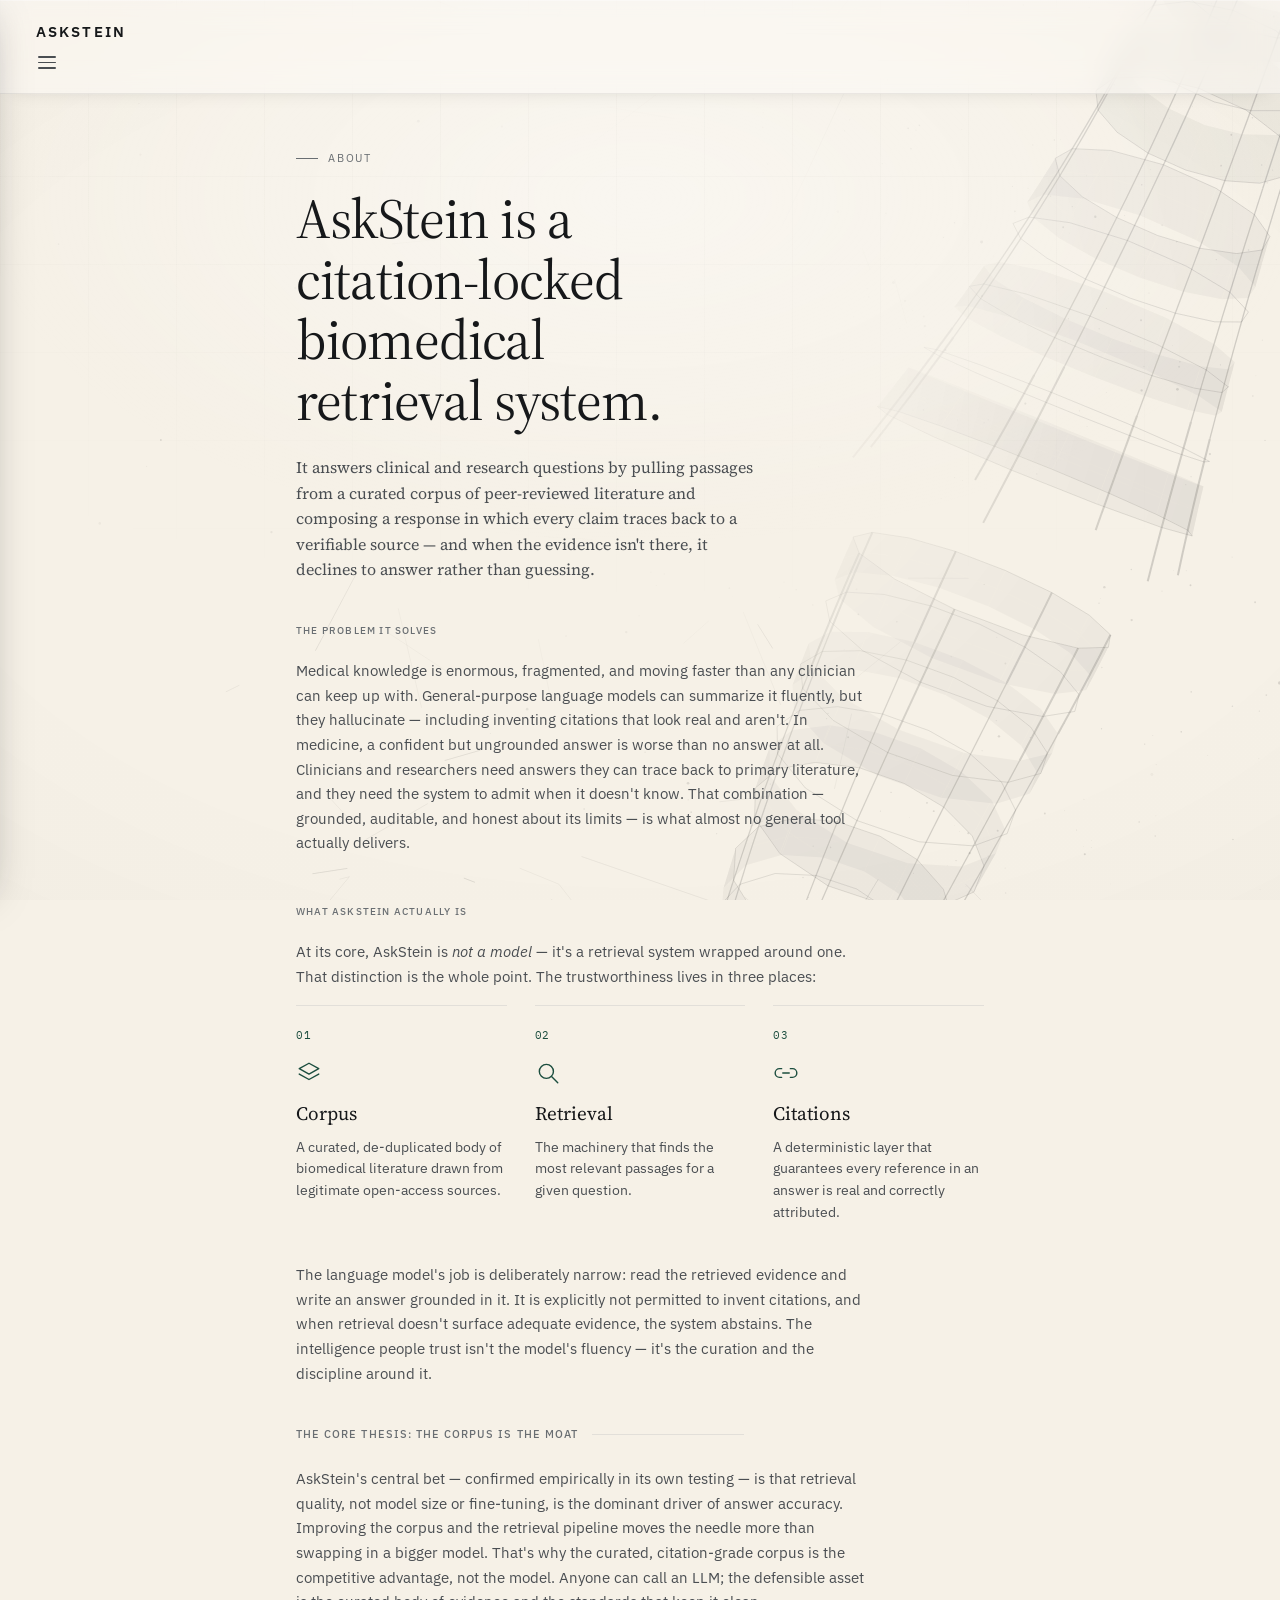
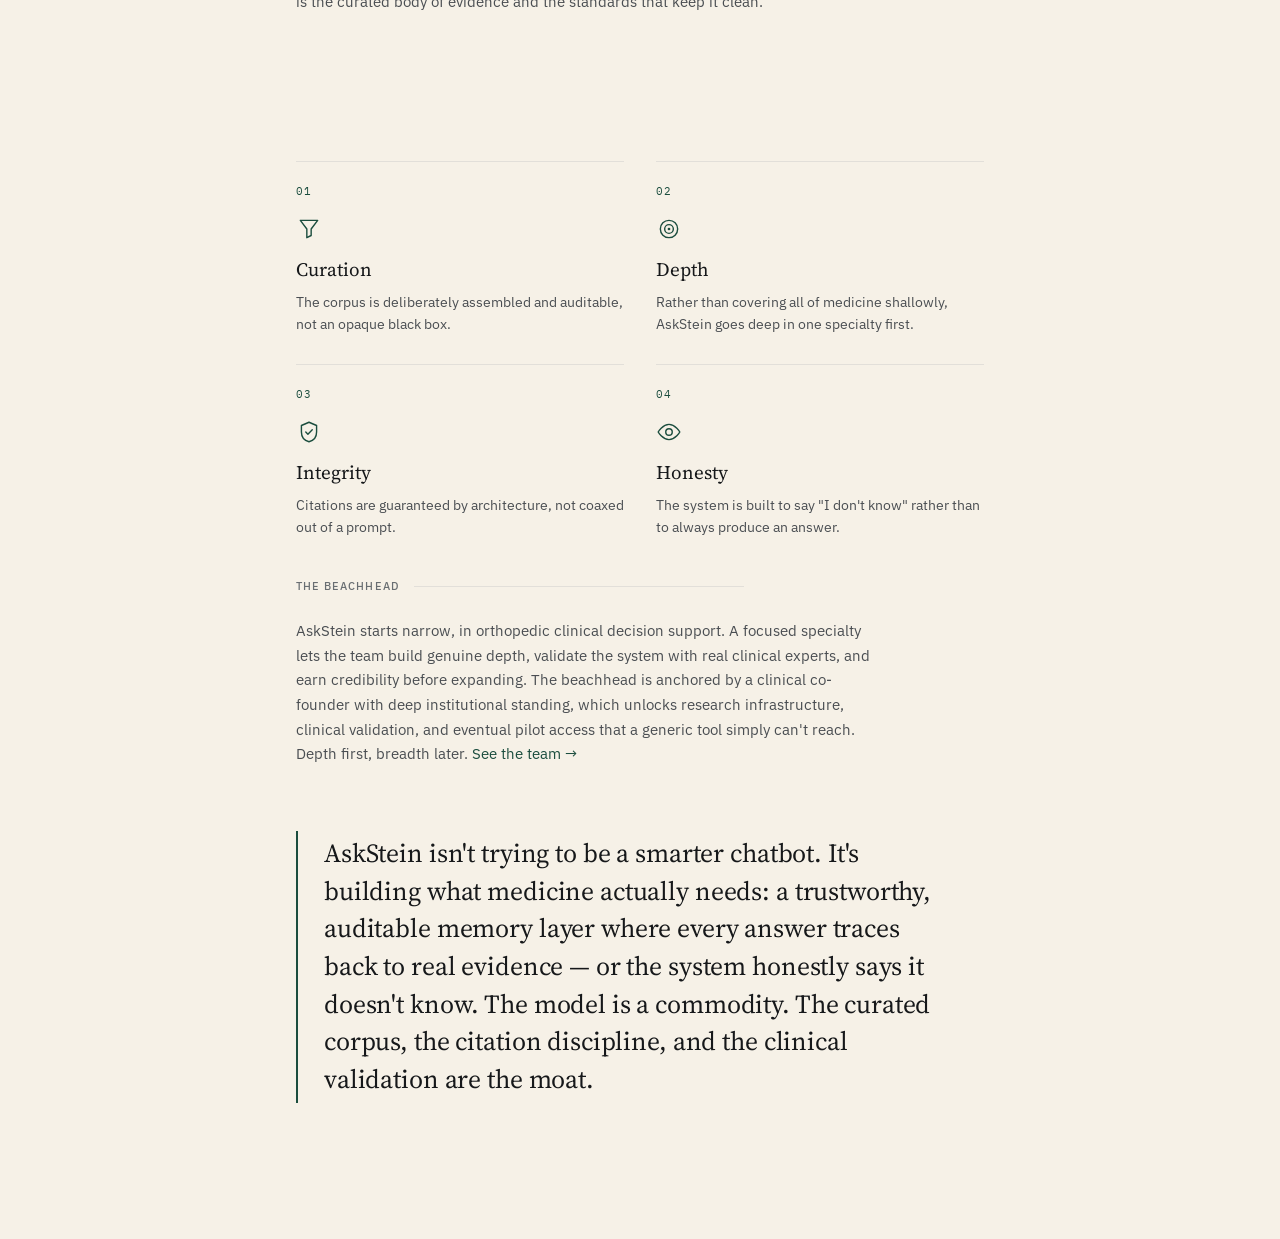
==== about.html @ f77d676f "Add files via upload" ====
<!DOCTYPE html>
<html lang="en">
<head>
<meta charset="utf-8">
<meta name="viewport" content="width=device-width, initial-scale=1">
<meta name="color-scheme" content="light">
<title>About — AskStein</title>
<link rel="preconnect" href="https://fonts.googleapis.com">
<link rel="preconnect" href="https://fonts.gstatic.com" crossorigin>
<link href="https://fonts.googleapis.com/css2?family=IBM+Plex+Mono:wght@400;500&family=IBM+Plex+Sans:wght@400;500;600&family=Source+Serif+4:opsz,wght@8..60,400;8..60,500;8..60,600&display=swap" rel="stylesheet">
<link rel="stylesheet" href="style.css">
</head>
<body>

<canvas id="field" aria-hidden="true"></canvas>
<div id="ground" aria-hidden="true"></div>
<div id="atmos" aria-hidden="true"></div>

<header>
  <div class="brand">
    <a class="wordmark" href="index.html">AskStein</a>
    <button class="hamburger" id="hamburgerBtn" aria-label="Open menu" aria-expanded="false" aria-controls="sidebar" onclick="toggleSidebar()">
      <span></span><span></span><span></span>
    </button>
  </div>
</header>

<div id="sidebar-overlay" onclick="closeSidebar()"></div>
<aside id="sidebar" aria-hidden="true">
  <button class="sidebar-close" aria-label="Close menu" onclick="closeSidebar()">✕</button>
  <nav class="sidebar-nav">
    <a href="index.html">Home</a>
    <a href="about.html" class="current">About</a>
    <a href="corpus.html">Corpus</a>
    <a href="documentation.html">Documentation</a>
    <a href="contact.html">Contact</a>
  </nav>
</aside>

<div class="page page-shift">
  <p class="eyebrow" data-reveal>About</p>
  <h1 class="qhead" data-reveal>AskStein is a citation-locked biomedical retrieval system.</h1>
  <p class="direct" data-reveal>It answers clinical and research questions by pulling passages from a curated
  corpus of peer-reviewed literature and composing a response in which every claim traces back to a
  verifiable source — and when the evidence isn't there, it declines to answer rather than guessing.</p>

  <div class="label" data-reveal>The problem it solves</div>
  <p class="body" data-reveal>Medical knowledge is enormous, fragmented, and moving faster than any clinician can
  keep up with. General-purpose language models can summarize it fluently, but they hallucinate —
  including inventing citations that look real and aren't. In medicine, a confident but ungrounded
  answer is worse than no answer at all. Clinicians and researchers need answers they can trace back to
  primary literature, and they need the system to admit when it doesn't know. That combination —
  grounded, auditable, and honest about its limits — is what almost no general tool actually
  delivers.</p>

  <div class="label" data-reveal>What AskStein actually is</div>
  <p class="body" data-reveal>At its core, AskStein is <em>not a model</em> — it's a retrieval system wrapped around
  one. That distinction is the whole point. The trustworthiness lives in three places:</p>
  <div class="trio">
    <div class="trio-item" data-reveal><span class="trio-n">01</span>
      <span class="trio-icon"><svg viewBox="0 0 24 24"><path d="M12 3 3 8l9 5 9-5-9-5Z"/><path d="M3 13l9 5 9-5"/></svg></span>
      <h3 class="trio-h">Corpus</h3>
      <p class="trio-d">A curated, de-duplicated body of biomedical literature drawn from legitimate
      open-access sources.</p></div>
    <div class="trio-item" data-reveal><span class="trio-n">02</span>
      <span class="trio-icon"><svg viewBox="0 0 24 24"><circle cx="10.5" cy="10.5" r="6.5"/><path d="M15.5 15.5 21 21"/></svg></span>
      <h3 class="trio-h">Retrieval</h3>
      <p class="trio-d">The machinery that finds the most relevant passages for a given question.</p></div>
    <div class="trio-item" data-reveal><span class="trio-n">03</span>
      <span class="trio-icon"><svg viewBox="0 0 24 24"><path d="M9 12h6"/><path d="M8 8H6a4 4 0 0 0 0 8h2"/><path d="M16 8h2a4 4 0 0 1 0 8h-2"/></svg></span>
      <h3 class="trio-h">Citations</h3>
      <p class="trio-d">A deterministic layer that guarantees every reference in an answer is real and
      correctly attributed.</p></div>
  </div>
  <p class="body" data-reveal>The language model's job is deliberately narrow: read the retrieved evidence and
  write an answer grounded in it. It is explicitly not permitted to invent citations, and when
  retrieval doesn't surface adequate evidence, the system abstains. The intelligence people trust isn't
  the model's fluency — it's the curation and the discipline around it.</p>

  <div class="bdrule" data-reveal>The core thesis: the corpus is the moat</div>
  <p class="body" data-reveal>AskStein's central bet — confirmed empirically in its own testing — is that retrieval
  quality, not model size or fine-tuning, is the dominant driver of answer accuracy. Improving the
  corpus and the retrieval pipeline moves the needle more than swapping in a bigger model. That's why
  the curated, citation-grade corpus is the competitive advantage, not the model. Anyone can call an
  LLM; the defensible asset is the curated body of evidence and the standards that keep it clean.</p>

  <div class="bdrule" data-reveal>What makes it different</div>
  <p class="body" data-reveal>The real competition isn't a general-purpose chatbot — it's the well-capitalized
  incumbent in this space, OpenEvidence. AskStein's wedges are four:</p>
  <div class="wedges">
    <div class="wedge-item" data-reveal><span class="trio-n">01</span>
      <span class="trio-icon"><svg viewBox="0 0 24 24"><path d="M4 4h16l-6 8v6l-4 2v-8L4 4Z"/></svg></span>
      <h3 class="trio-h">Curation</h3>
      <p class="trio-d">The corpus is deliberately assembled and auditable, not an opaque black box.</p></div>
    <div class="wedge-item" data-reveal><span class="trio-n">02</span>
      <span class="trio-icon"><svg viewBox="0 0 24 24"><circle cx="12" cy="12" r="8"/><circle cx="12" cy="12" r="4"/><circle cx="12" cy="12" r=".6" fill="currentColor"/></svg></span>
      <h3 class="trio-h">Depth</h3>
      <p class="trio-d">Rather than covering all of medicine shallowly, AskStein goes deep in one specialty
      first.</p></div>
    <div class="wedge-item" data-reveal><span class="trio-n">03</span>
      <span class="trio-icon"><svg viewBox="0 0 24 24"><path d="M12 3l7 3v6c0 5-3 8-7 9-4-1-7-4-7-9V6l7-3Z"/><path d="M9 12l2 2 4-4"/></svg></span>
      <h3 class="trio-h">Integrity</h3>
      <p class="trio-d">Citations are guaranteed by architecture, not coaxed out of a prompt.</p></div>
    <div class="wedge-item" data-reveal><span class="trio-n">04</span>
      <span class="trio-icon"><svg viewBox="0 0 24 24"><path d="M2 12s4-7 10-7 10 7 10 7-4 7-10 7-10-7-10-7Z"/><circle cx="12" cy="12" r="3"/></svg></span>
      <h3 class="trio-h">Honesty</h3>
      <p class="trio-d">The system is built to say "I don't know" rather than to always produce an
      answer.</p></div>
  </div>

  <div class="bdrule" data-reveal>The beachhead</div>
  <p class="body" data-reveal>AskStein starts narrow, in orthopedic clinical decision support. A focused specialty
  lets the team build genuine depth, validate the system with real clinical experts, and earn
  credibility before expanding. The beachhead is anchored by a clinical co-founder with deep
  institutional standing, which unlocks research infrastructure, clinical validation, and eventual
  pilot access that a generic tool simply can't reach. Depth first, breadth later. <a href="contact.html">See the team →</a></p>

  <p class="philosophy" data-reveal>AskStein isn't trying to be a smarter chatbot. It's building what medicine
  actually needs: a trustworthy, auditable memory layer where every answer traces back to real evidence
  — or the system honestly says it doesn't know. The model is a commodity. The curated corpus, the
  citation discipline, and the clinical validation are the moat.</p>
</div>

<script src="field.js"></script>
<script src="nav.js"></script>
</body>
</html>
---- style.css ----
/* ── AskStein shared page chrome (about / corpus / documentation / contact) ── */
:root{
  --paper:#F6F1E7; --paper-sunk:#EFE8D9; --paper-raise:#FDFBF6;
  --ink:#16181A; --ink-2:#4A4E52; --ink-3:#696E72; --rule:#E2DFD9;
  --accent:#1B4D3E; --accent-soft:#E8EFEB;
  --evidence:#80591C; --evidence-tint:#F7EFDD;
  --boundary:#9A5B3F; --boundary-tint:#F6EDE7;
  --serif:"Source Serif 4",Georgia,serif;
  --sans:"IBM Plex Sans",-apple-system,BlinkMacSystemFont,"Segoe UI",sans-serif;
  --mono:"IBM Plex Mono",ui-monospace,Menlo,monospace;
  /* centralized motion tokens — one language, reused everywhere rather
     than one-off durations/easings per component */
  --ease-out:cubic-bezier(.16,1,.3,1);
  --ease-in-out:cubic-bezier(.65,0,.35,1);
  --dur-micro:.25s;
  --dur-fast:.4s;
  --dur-reveal:.8s;
  --reveal-rise:28px;
  --reveal-stagger:.08s;
}
*{box-sizing:border-box}
html,body{margin:0;padding:0}
body{background:var(--paper);color:var(--ink);font-family:var(--sans);font-size:15px;line-height:1.6;
  -webkit-font-smoothing:antialiased}

/* ── ambient field: the same reconstruction from the home screen,
   run ambient-only, so these pages read as part of the same product
   rather than a separate static site. Masked so it thins out behind
   the centered reading column and stays out of the way of text. ── */
#field{position:fixed;inset:0;z-index:0;pointer-events:none;display:block;
  mask-image:radial-gradient(ellipse 46% 62% at 50% 38%,
    transparent 0%,transparent 28%,rgba(0,0,0,.4) 55%,rgba(0,0,0,.85) 78%,#000 100%);
  -webkit-mask-image:radial-gradient(ellipse 46% 62% at 50% 38%,
    transparent 0%,transparent 28%,rgba(0,0,0,.4) 55%,rgba(0,0,0,.85) 78%,#000 100%)}
#ground{position:fixed;inset:0;z-index:1;pointer-events:none;
  background-image:
    linear-gradient(rgba(22,24,26,.022) 1px,transparent 1px),
    linear-gradient(90deg,rgba(22,24,26,.022) 1px,transparent 1px);
  background-size:88px 88px;
  mask-image:radial-gradient(ellipse 120% 90% at 50% 0%,#000 20%,transparent 78%);
  -webkit-mask-image:radial-gradient(ellipse 120% 90% at 50% 0%,#000 20%,transparent 78%)}
#atmos{position:fixed;inset:0;z-index:2;pointer-events:none;
  background:radial-gradient(ellipse 78% 58% at 50% 22%,rgba(255,255,255,.4),transparent 66%),
    radial-gradient(ellipse 130% 110% at 50% 50%,transparent 42%,rgba(22,24,26,.05) 100%)}
.page{position:relative;z-index:3}
@media (max-width:768px){ #ground{opacity:.5} }
@media (prefers-reduced-motion:reduce){ #field{opacity:.6} }
button{font-family:inherit;font-size:inherit;color:inherit;cursor:pointer}
a{color:var(--accent)}
:focus-visible{outline:2px solid var(--accent);outline-offset:2px;border-radius:2px}

/* ── header ─────────────────────────────────── */
header{display:flex;align-items:center;gap:20px;padding:20px 36px;position:sticky;top:0;z-index:50;
  background:rgba(251,250,248,.55);backdrop-filter:saturate(140%) blur(14px);
  -webkit-backdrop-filter:saturate(140%) blur(14px);
  border-bottom:1px solid rgba(22,24,26,.07);
  box-shadow:0 1px 0 rgba(255,255,255,.35) inset, 0 6px 20px -14px rgba(22,24,26,.22)}
header .brand{display:flex;flex-direction:column;align-items:flex-start;gap:8px}
.wordmark{font-family:var(--sans);font-weight:600;letter-spacing:.14em;font-size:15px;
  text-transform:uppercase;text-decoration:none;color:var(--ink)}
header nav{margin-left:auto;display:flex;gap:22px;font-size:13px;color:var(--ink-2)}
header nav a{background:none;border:0;padding:0;color:inherit;text-decoration:none}
header nav a:hover{color:var(--ink)}

/* ── hamburger + sidebar ────────────────────── */
.hamburger{background:none;border:0;padding:4px 2px;display:flex;flex-direction:column;
  justify-content:center;gap:4px;cursor:pointer;width:22px}
.hamburger span{display:block;height:1.5px;width:100%;background:var(--ink-2);border-radius:2px;
  transition:background .15s}
.hamburger:hover span{background:var(--ink)}

#sidebar-overlay{position:fixed;top:0;left:270px;right:0;bottom:0;background:transparent;
  opacity:0;pointer-events:none;transition:opacity .25s cubic-bezier(.2,0,0,1);z-index:200}
#sidebar-overlay.on{opacity:1;pointer-events:auto}

#sidebar{position:fixed;top:0;left:0;bottom:0;width:270px;z-index:201;
  background:rgba(251,250,248,.62);backdrop-filter:saturate(160%) blur(14px);
  -webkit-backdrop-filter:saturate(160%) blur(14px);
  border-right:1px solid rgba(22,24,26,.08);
  box-shadow:0 6px 40px -14px rgba(22,24,26,.35);
  transform:translateX(-100%);transition:transform .32s cubic-bezier(.2,0,0,1);
  padding:22px 26px;display:flex;flex-direction:column;gap:24px}
#sidebar.on{transform:translateX(0)}
.sidebar-close{align-self:flex-end;background:none;border:0;font-size:16px;line-height:1;
  color:var(--ink-2);cursor:pointer;padding:4px}
.sidebar-close:hover{color:var(--ink)}
.sidebar-nav{display:flex;flex-direction:column;gap:18px;margin-top:8px}
.sidebar-nav a{font-family:var(--sans);font-size:13.5px;letter-spacing:.02em;color:var(--ink);
  text-decoration:none}
.sidebar-nav a:hover{color:var(--accent)}
.sidebar-nav a.current{color:var(--accent);font-weight:500}

body.sidebar-open{overflow-x:hidden}
body.sidebar-open .page-shift{margin-left:270px}
body.sidebar-open header{margin-left:270px}
@media (max-width:900px){
  body.sidebar-open .page-shift,body.sidebar-open header{margin-left:0}
  #sidebar-overlay{left:0}
}
.page-shift,header{transition:margin-left .32s cubic-bezier(.2,0,0,1)}

/* ── typography / content blocks ───────────── */
.page{max-width:760px;margin:0 auto;padding:56px 36px 110px}
.back-link{display:inline-flex;align-items:center;gap:7px;background:none;border:0;padding:0;
  font-family:var(--sans);font-size:11px;letter-spacing:.1em;text-transform:uppercase;
  color:var(--ink-3);margin-bottom:26px;text-decoration:none}
.back-link:hover{color:var(--accent)}
.eyebrow{font-family:var(--sans);font-size:11px;letter-spacing:.16em;text-transform:uppercase;
  color:var(--ink-3);margin:0 0 22px;display:flex;align-items:center;gap:10px}
.eyebrow::before{content:"";width:22px;height:1px;background:var(--ink-3)}
.qhead{font-family:var(--serif);font-size:clamp(32px,6vw,56px);line-height:1.08;font-weight:400;
  letter-spacing:-.015em;margin:0 0 24px;max-width:16ch}
.direct{font-family:var(--serif);font-size:16px;line-height:1.6;margin:0 0 40px;max-width:58ch;
  color:var(--ink-2)}
.label{font-size:10px;letter-spacing:.12em;text-transform:uppercase;color:var(--ink-3);
  font-weight:500;margin:48px 0 20px}
.label:first-of-type{margin-top:0}
p.body{font-size:14.5px;line-height:1.7;color:var(--ink-2);max-width:64ch;margin:0 0 16px}
.brow{display:grid;grid-template-columns:110px 1fr;gap:14px;font-size:13px;margin-bottom:16px}
.brow dt{color:var(--ink-3);font-size:11px;letter-spacing:.07em;text-transform:uppercase;
  padding-top:2px;margin:0}
.brow dd{margin:0;color:var(--ink-2)}
.brow dd.bd{color:var(--boundary)}
.bdrule{display:flex;align-items:center;gap:14px;margin:40px 0 24px;max-width:64ch;
  font-size:10.5px;letter-spacing:.1em;text-transform:uppercase;color:var(--ink-3);font-weight:500}
.bdrule::after{content:"";flex:1;height:1px;background:var(--rule)}
.stepline{display:grid;grid-template-columns:26px 1fr;gap:14px;margin-bottom:18px;max-width:64ch}
.stepline .n{font-family:var(--mono);font-size:11.5px;color:var(--accent);padding-top:2px}
.stepline .h{font-size:14px;font-weight:500;color:var(--ink);margin-bottom:3px;
  display:flex;align-items:center;gap:8px}
.stepline .icon{display:inline-flex;flex:none;width:17px;height:17px;color:var(--accent)}
.stepline .icon svg{width:100%;height:100%;fill:none;stroke:currentColor;stroke-width:1.4;
  stroke-linecap:round;stroke-linejoin:round}
.stepline .d{font-size:13.5px;line-height:1.6;color:var(--ink-2)}
.lims{list-style:none;padding:0;margin:0 0 16px;max-width:64ch}
.lims li{position:relative;padding-left:18px;margin-bottom:9px;font-size:14.5px;color:var(--ink-2);
  line-height:1.55}
.lims li::before{content:"";position:absolute;left:2px;top:10px;width:5px;height:1px;
  background:var(--ink-3)}
.team-grid{display:grid;gap:22px 32px;max-width:none}
@media (min-width:760px){.team-grid{grid-template-columns:1fr 1fr}}
.team-card{border-top:1px solid var(--rule);padding-top:16px}
/* a monogram stands in for a photo — no stock headshots, no fake
   imagery. Deterministic per name, so it reads as an identity mark
   rather than decoration. */
.avatar{width:44px;height:44px;border-radius:50%;border:1px solid var(--rule);
  display:flex;align-items:center;justify-content:center;margin-bottom:14px;
  font-family:var(--serif);font-size:15px;color:var(--accent);background:var(--accent-soft)}
.team-card .who{font-family:var(--serif);font-size:17px;color:var(--ink);margin-bottom:2px}
.team-card .role{font-size:11px;letter-spacing:.07em;text-transform:uppercase;color:var(--accent);
  margin-bottom:8px}
.team-card .focus{font-size:13.5px;line-height:1.6;color:var(--ink-2);max-width:60ch}
.contact-cta{margin-top:40px;padding-top:24px;border-top:1px solid var(--rule);max-width:64ch}
.contact-cta a{font-family:var(--serif);font-size:17px;color:var(--accent);text-decoration:none}
.contact-cta a:hover{text-decoration:underline}
/* the closing line on every page — restyled as a genuine pull-quote
   (was a small caption-sized footnote) so each page ends on a
   deliberate statement rather than trailing off quietly */
.philosophy{margin-top:64px;padding:4px 0 4px 26px;border-left:2px solid var(--accent);
  font-family:var(--serif);font-size:clamp(19px,2.6vw,26px);color:var(--ink);line-height:1.45;
  letter-spacing:-.005em;max-width:50ch}

/* ── numbered index grids: reused for "the three places trust
   lives" and "the four wedges" on About, and the build-steps row
   on Corpus. Desktop: side-by-side columns with a rule and a mono
   index number, echoing the editorial numbered-section pattern.
   Mobile: stacks like everything else. ───────────────────────── */
.trio,.wedges{display:grid;gap:28px;margin:0 0 40px;max-width:100%}
.trio{grid-template-columns:repeat(3,1fr)}
.wedges{grid-template-columns:1fr 1fr;gap:28px 32px}
.trio-item,.wedge-item{border-top:1px solid var(--rule);padding-top:16px}
.trio-n{font-family:var(--mono);font-size:11px;color:var(--accent);letter-spacing:.05em}
.trio-icon{display:block;width:26px;height:26px;margin:14px 0 12px;color:var(--accent)}
.trio-icon svg{width:100%;height:100%;fill:none;stroke:currentColor;stroke-width:1.3;
  stroke-linecap:round;stroke-linejoin:round}
.trio-h{font-family:var(--serif);font-size:19px;font-weight:400;margin:0 0 8px;color:var(--ink)}
.trio-d{font-size:13.5px;line-height:1.6;color:var(--ink-2);margin:0}
@media (max-width:760px){
  .trio{grid-template-columns:1fr;gap:24px}
}
@media (max-width:640px){
  .wedges{grid-template-columns:1fr;gap:24px}
}

/* ── timeline: the roadmap on Documentation gets a connecting
   line so the steps read as one continuous path rather than a
   loose list — a single, restrained signature moment. ────────── */
.timeline{position:relative;padding-left:2px;max-width:64ch}
.timeline::before{content:"";position:absolute;left:11px;top:6px;bottom:6px;width:1px;
  background:var(--rule)}
.timeline .stepline{display:block;position:relative;padding-left:36px;margin-bottom:22px;
  max-width:none}
.timeline .stepline .n{position:absolute;left:0;top:-1px;width:23px;height:23px;
  display:flex;align-items:center;justify-content:center;border-radius:50%;
  background:var(--paper);border:1px solid var(--rule);font-size:10px;color:var(--accent)}

/* ── a row of build-steps side by side at desktop width, instead
   of stacking straight down — gives the page some horizontal rhythm
   instead of one unbroken vertical list. ─────────────────────── */
.steps-row{display:grid;gap:28px;margin-bottom:8px}
@media (min-width:760px){
  .steps-row{grid-template-columns:repeat(3,1fr)}
  .steps-row .stepline{margin-bottom:0}
}
.stat-strip{display:grid;grid-template-columns:repeat(3,1fr);gap:22px;margin:0 0 44px;max-width:64ch}
.mobile-stat,.stat{border-top:1px solid var(--rule);padding-top:12px}
.stat .n{font-family:var(--mono);font-size:clamp(22px,3.6vw,34px);color:var(--ink);letter-spacing:-.02em}
.stat .l{font-size:10.5px;letter-spacing:.08em;text-transform:uppercase;color:var(--ink-3);
  margin-top:4px}
@media (max-width:640px){
  .page{padding:40px 20px 80px}
  .stat-strip{grid-template-columns:1fr 1fr}
  .qhead{font-size:30px;max-width:none}
}

/* ── micro-interactions ───────────────────────────────────────
   Small, fast (0.2–0.3s), consistent responses on everything
   touchable — inline links draw an underline, team cards lift.
   Nothing here is decorative; each response acknowledges the
   element was touched. */
p.body a,p.direct a,p.philosophy a,.contact-cta a,.brow dd a{
  text-decoration:none;
  background-image:linear-gradient(currentColor,currentColor);
  background-position:0 100%;
  background-repeat:no-repeat;
  background-size:0% 1px;
  padding-bottom:1px;
  transition:background-size var(--dur-micro) var(--ease-out),color var(--dur-micro) var(--ease-out);
}
p.body a:hover,p.direct a:hover,p.philosophy a:hover,.contact-cta a:hover,.brow dd a:hover{
  background-size:100% 1px;
}
/* Hover lift uses box-shadow + border-color rather than transform, since
   transform is already owned by the reveal system above (fade + rise) —
   sharing one transition on the same property would force both effects
   onto a single duration/easing. Keeping them on separate properties lets
   each stay on its own motion timing without one silently overriding
   the other. */
.team-grid .team-card{
  transition:border-color var(--dur-fast) var(--ease-out),
             box-shadow var(--dur-fast) var(--ease-out);
}
.team-grid .team-card:hover{
  border-color:var(--accent);
  box-shadow:0 10px 24px -18px rgba(22,24,26,.45);
}
@media (prefers-reduced-motion:reduce){
  .team-grid .team-card{transition:none}
}

/* ── scroll reveal: fade + rise, staggered, once ─────────────
   Motion here reveals content as the reader scrolls to it — it doesn't
   run for decoration. Respects prefers-reduced-motion below. */
[data-reveal]{
  opacity:0;
  transform:translateY(var(--reveal-rise));
  transition:opacity var(--dur-reveal) var(--ease-out),
             transform var(--dur-reveal) var(--ease-out);
  transition-delay:calc(var(--reveal-i, 0) * var(--reveal-stagger));
}
[data-reveal].in{opacity:1;transform:translateY(0)}
@media (prefers-reduced-motion:reduce){
  [data-reveal]{opacity:1;transform:none;transition:none}
}
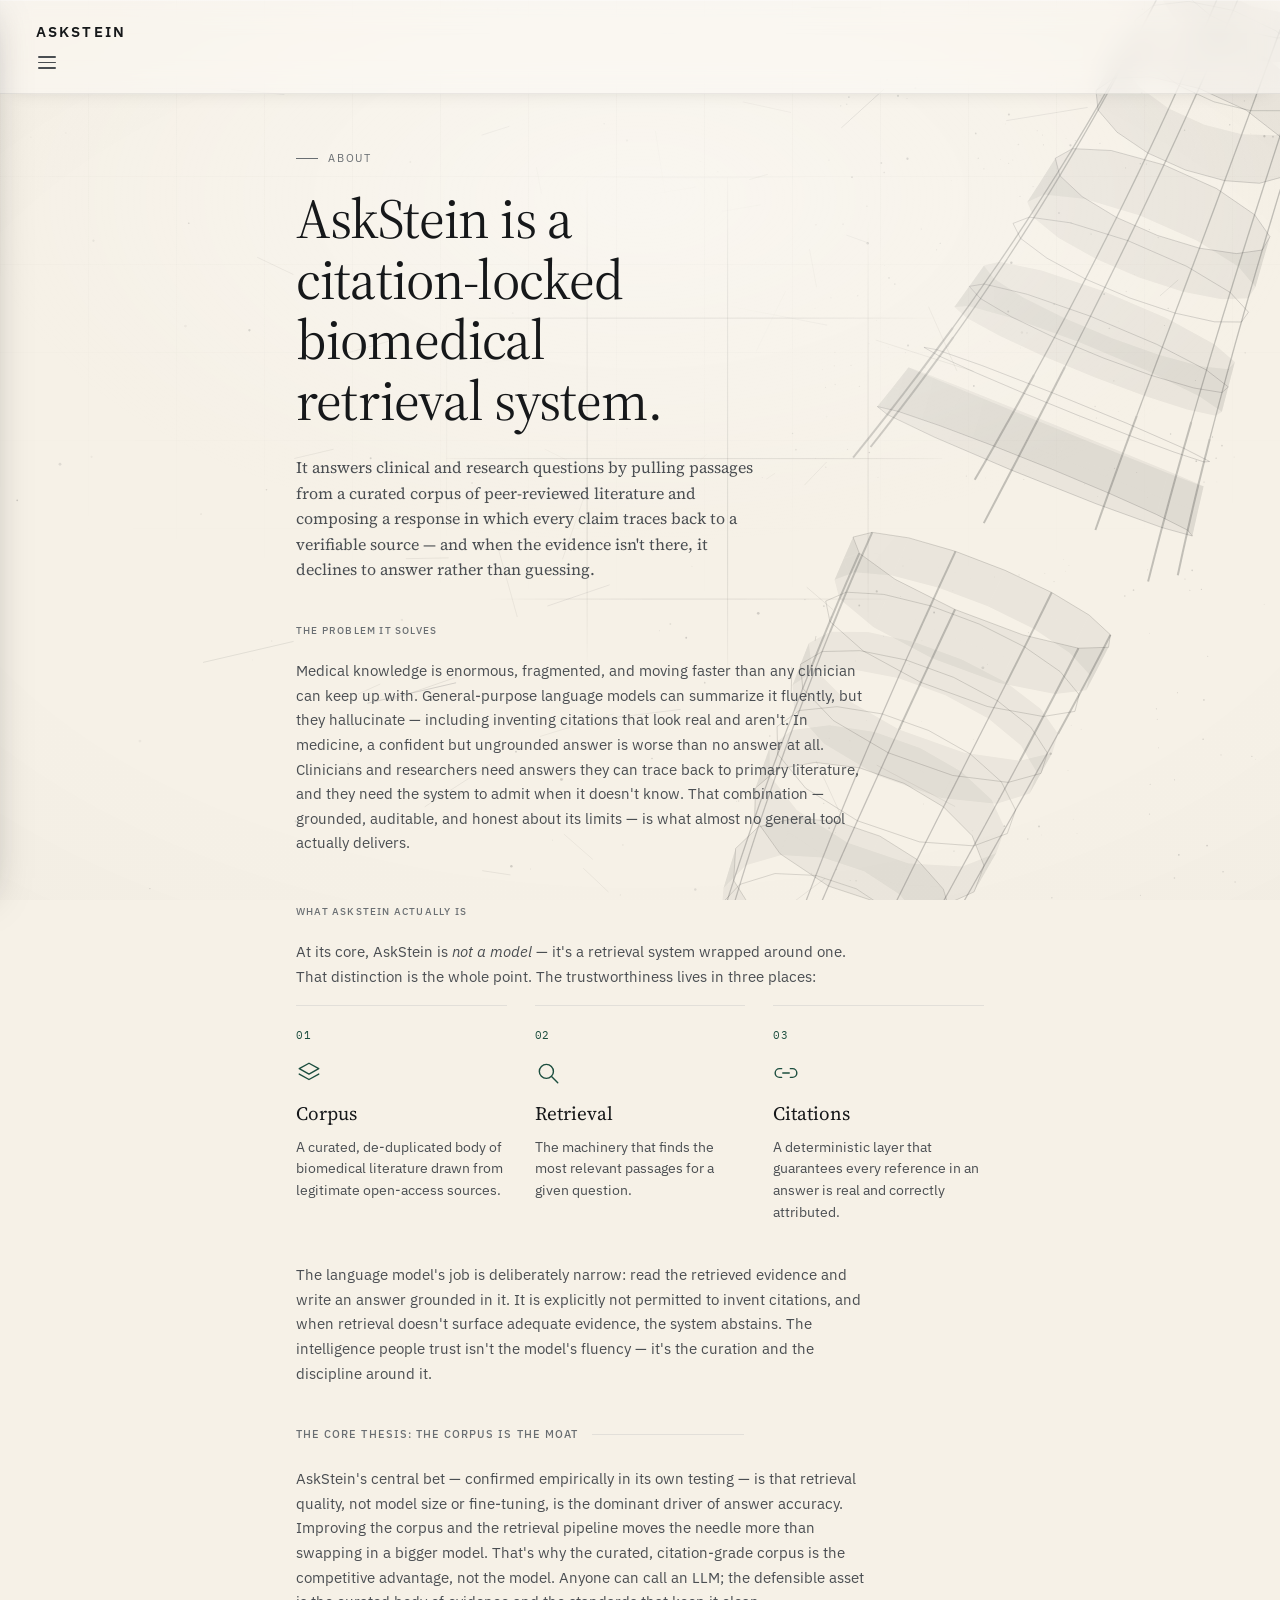
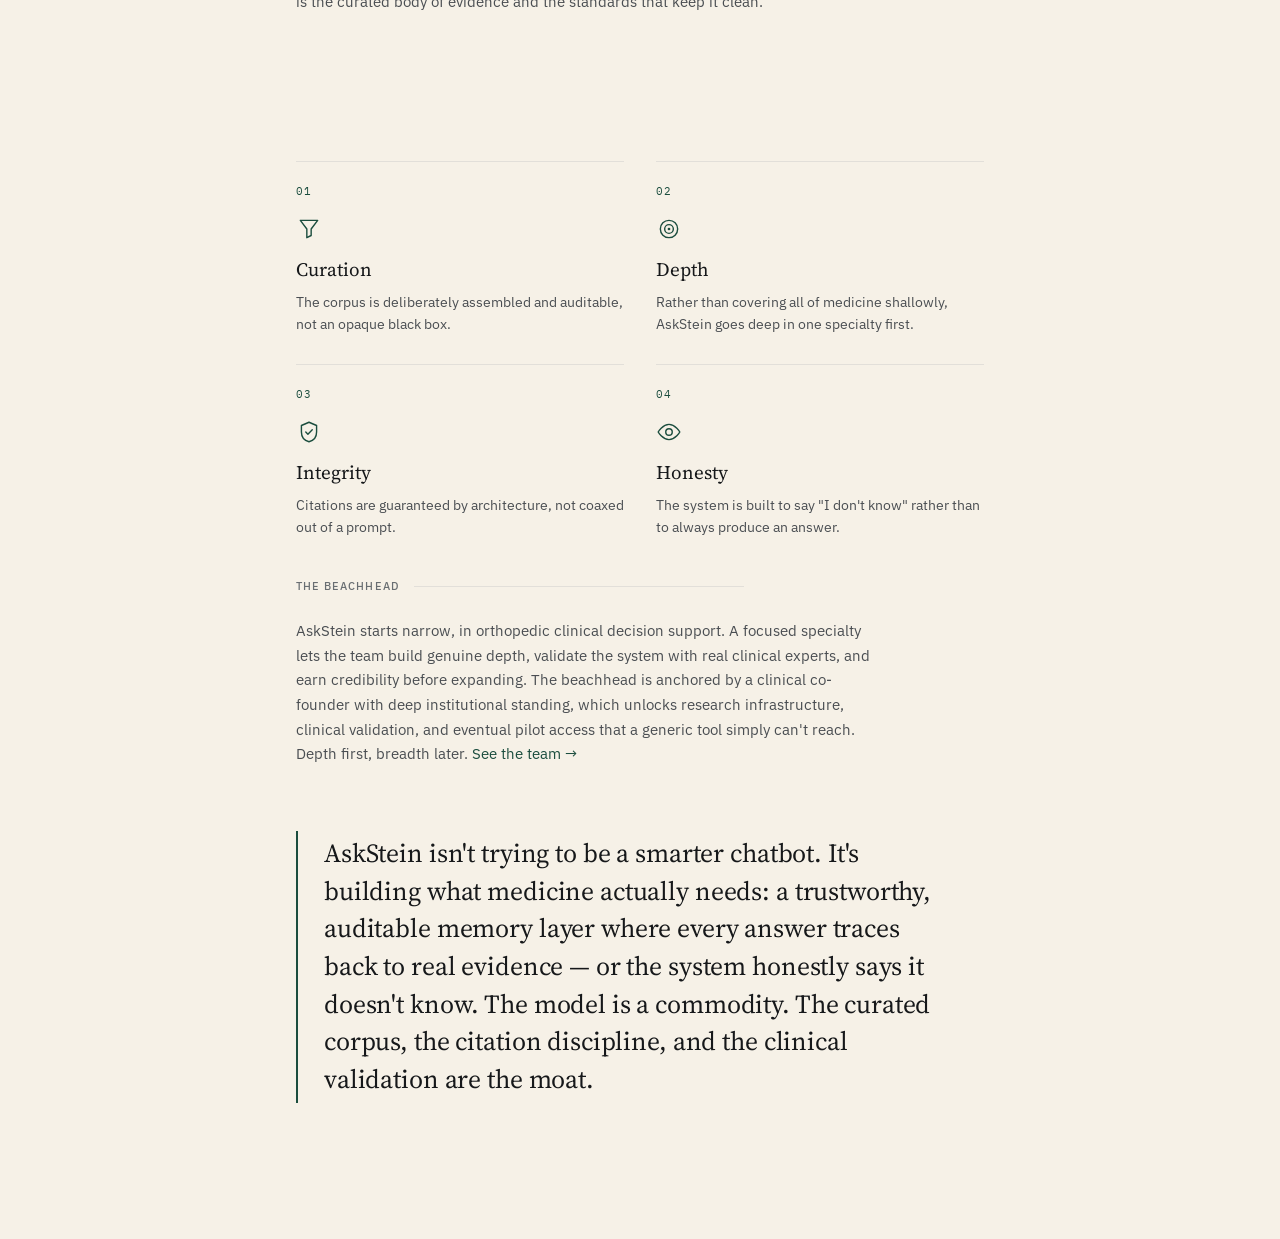
==== commit 14061692: "Add files via upload" ====
--- a/about.html
+++ b/about.html
@@ -14,6 +14,7 @@
 
 <canvas id="field" aria-hidden="true"></canvas>
 <div id="ground" aria-hidden="true"></div>
+<div id="lens" aria-hidden="true"></div>
 <div id="atmos" aria-hidden="true"></div>
 
 <header>
--- a/style.css
+++ b/style.css
@@ -28,10 +28,20 @@
    rather than a separate static site. Masked so it thins out behind
    the centered reading column and stays out of the way of text. ── */
 #field{position:fixed;inset:0;z-index:0;pointer-events:none;display:block;
-  mask-image:radial-gradient(ellipse 46% 62% at 50% 38%,
-    transparent 0%,transparent 28%,rgba(0,0,0,.4) 55%,rgba(0,0,0,.85) 78%,#000 100%);
-  -webkit-mask-image:radial-gradient(ellipse 46% 62% at 50% 38%,
-    transparent 0%,transparent 28%,rgba(0,0,0,.4) 55%,rgba(0,0,0,.85) 78%,#000 100%)}
+  /* thins only directly behind the reading column — the same
+     treatment the home screen uses to keep the reconstruction
+     genuinely visible in the margins rather than a barely-there
+     trace. */
+  mask-image:radial-gradient(ellipse 30% 46% at 50% 34%,
+    transparent 0%,transparent 22%,rgba(0,0,0,.55) 48%,rgba(0,0,0,.92) 72%,#000 100%);
+  -webkit-mask-image:radial-gradient(ellipse 30% 46% at 50% 34%,
+    transparent 0%,transparent 22%,rgba(0,0,0,.55) 48%,rgba(0,0,0,.92) 72%,#000 100%)}
+@media (max-width:760px){
+  #field{mask-image:radial-gradient(ellipse 20% 34% at 50% 30%,
+      transparent 0%,transparent 18%,rgba(0,0,0,.6) 46%,rgba(0,0,0,.94) 70%,#000 100%);
+    -webkit-mask-image:radial-gradient(ellipse 20% 34% at 50% 30%,
+      transparent 0%,transparent 18%,rgba(0,0,0,.6) 46%,rgba(0,0,0,.94) 70%,#000 100%)}
+}
 #ground{position:fixed;inset:0;z-index:1;pointer-events:none;
   background-image:
     linear-gradient(rgba(22,24,26,.022) 1px,transparent 1px),
@@ -42,6 +52,21 @@
 #atmos{position:fixed;inset:0;z-index:2;pointer-events:none;
   background:radial-gradient(ellipse 78% 58% at 50% 22%,rgba(255,255,255,.4),transparent 66%),
     radial-gradient(ellipse 130% 110% at 50% 50%,transparent 42%,rgba(22,24,26,.05) 100%)}
+/* ── the lens ── a slow, roaming magnifier over the graph-paper
+   grid: within its soft-edged circle the same squares read larger
+   and darker, drifting to randomized targets so the motion feels
+   ambient rather than mechanical. Driven by field.js. ── */
+#lens{position:fixed;top:0;left:0;width:480px;height:480px;z-index:1;pointer-events:none;
+  will-change:transform;
+  background-image:
+    linear-gradient(rgba(22,24,26,.11) 1px,transparent 1px),
+    linear-gradient(90deg,rgba(22,24,26,.11) 1px,transparent 1px);
+  background-size:136px 136px;
+  -webkit-mask-image:radial-gradient(circle,#000 0%,#000 40%,rgba(0,0,0,.5) 62%,transparent 78%);
+  mask-image:radial-gradient(circle,#000 0%,#000 40%,rgba(0,0,0,.5) 62%,transparent 78%);
+  transform:translate(-50%,-50%)}
+@media (max-width:768px){#lens{width:300px;height:300px;background-size:104px 104px}}
+@media (prefers-reduced-motion:reduce){#lens{display:none}}
 .page{position:relative;z-index:3}
 @media (max-width:768px){ #ground{opacity:.5} }
 @media (prefers-reduced-motion:reduce){ #field{opacity:.6} }
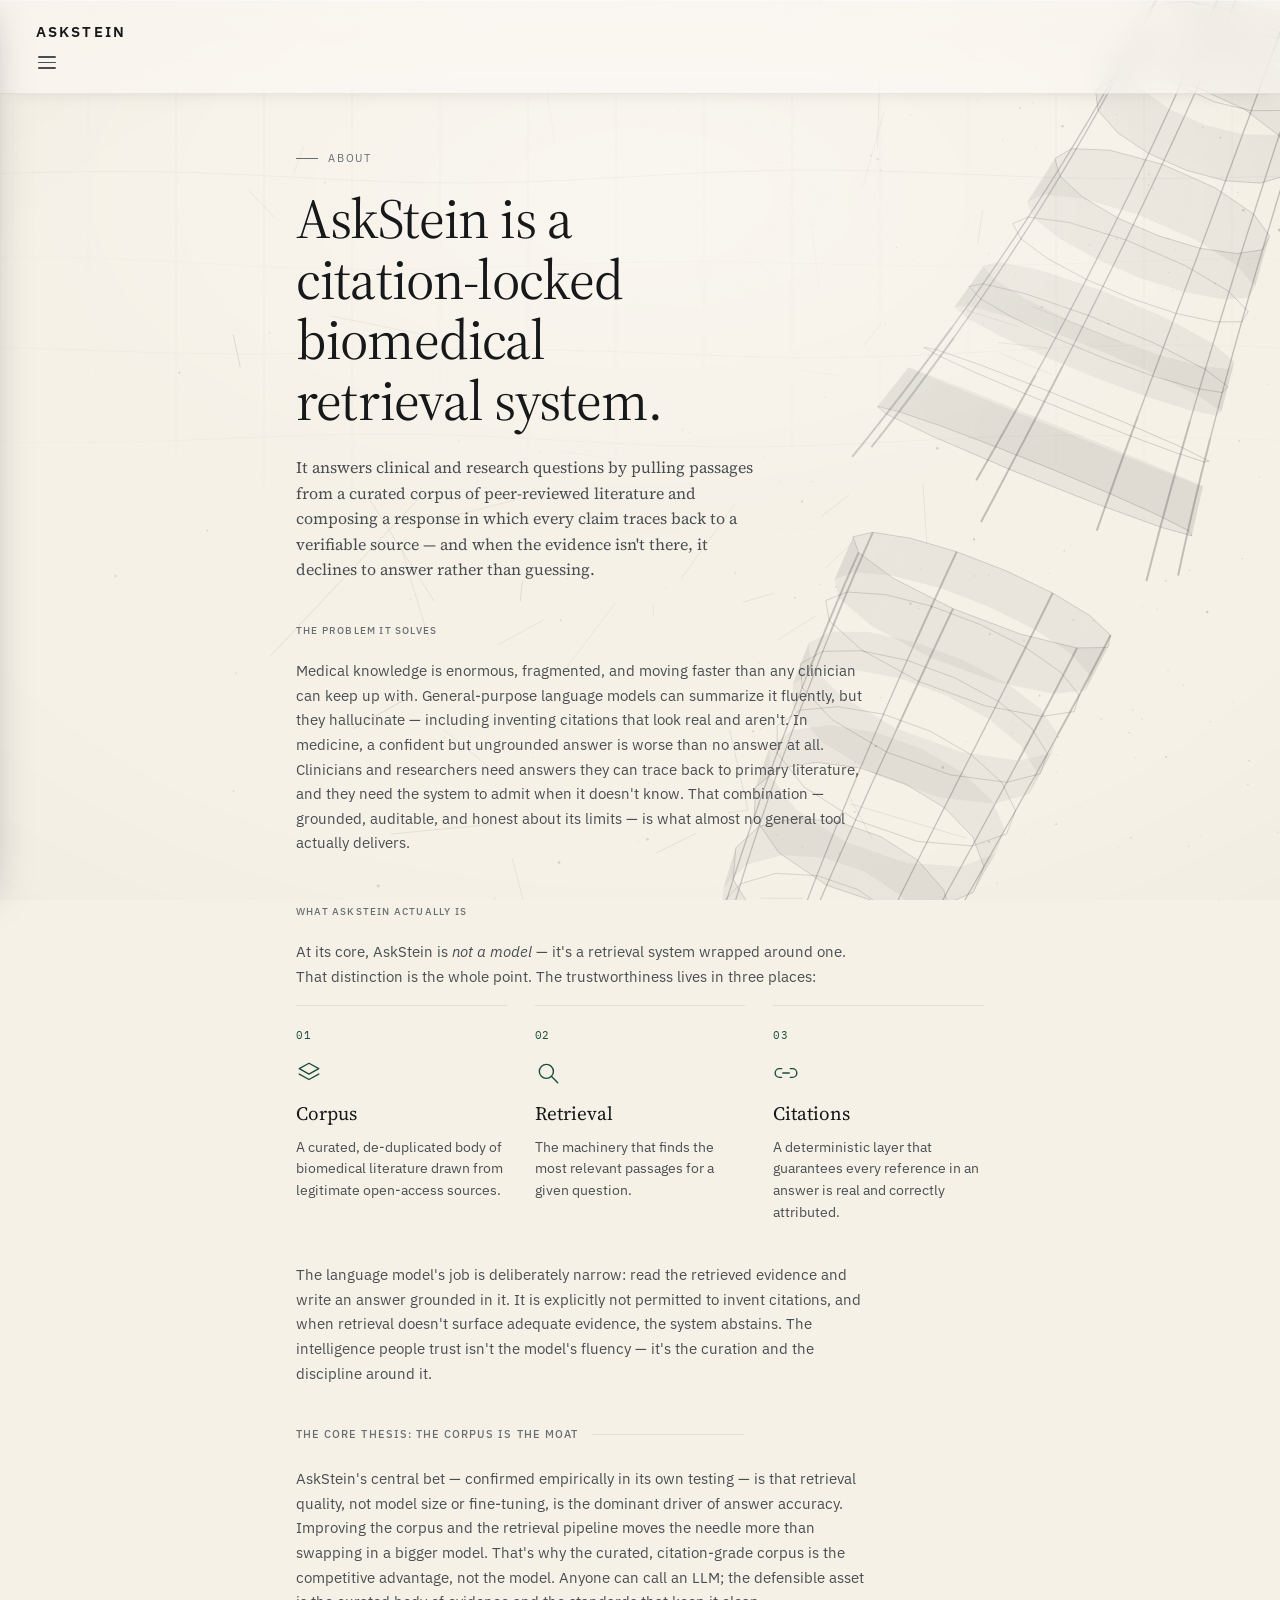
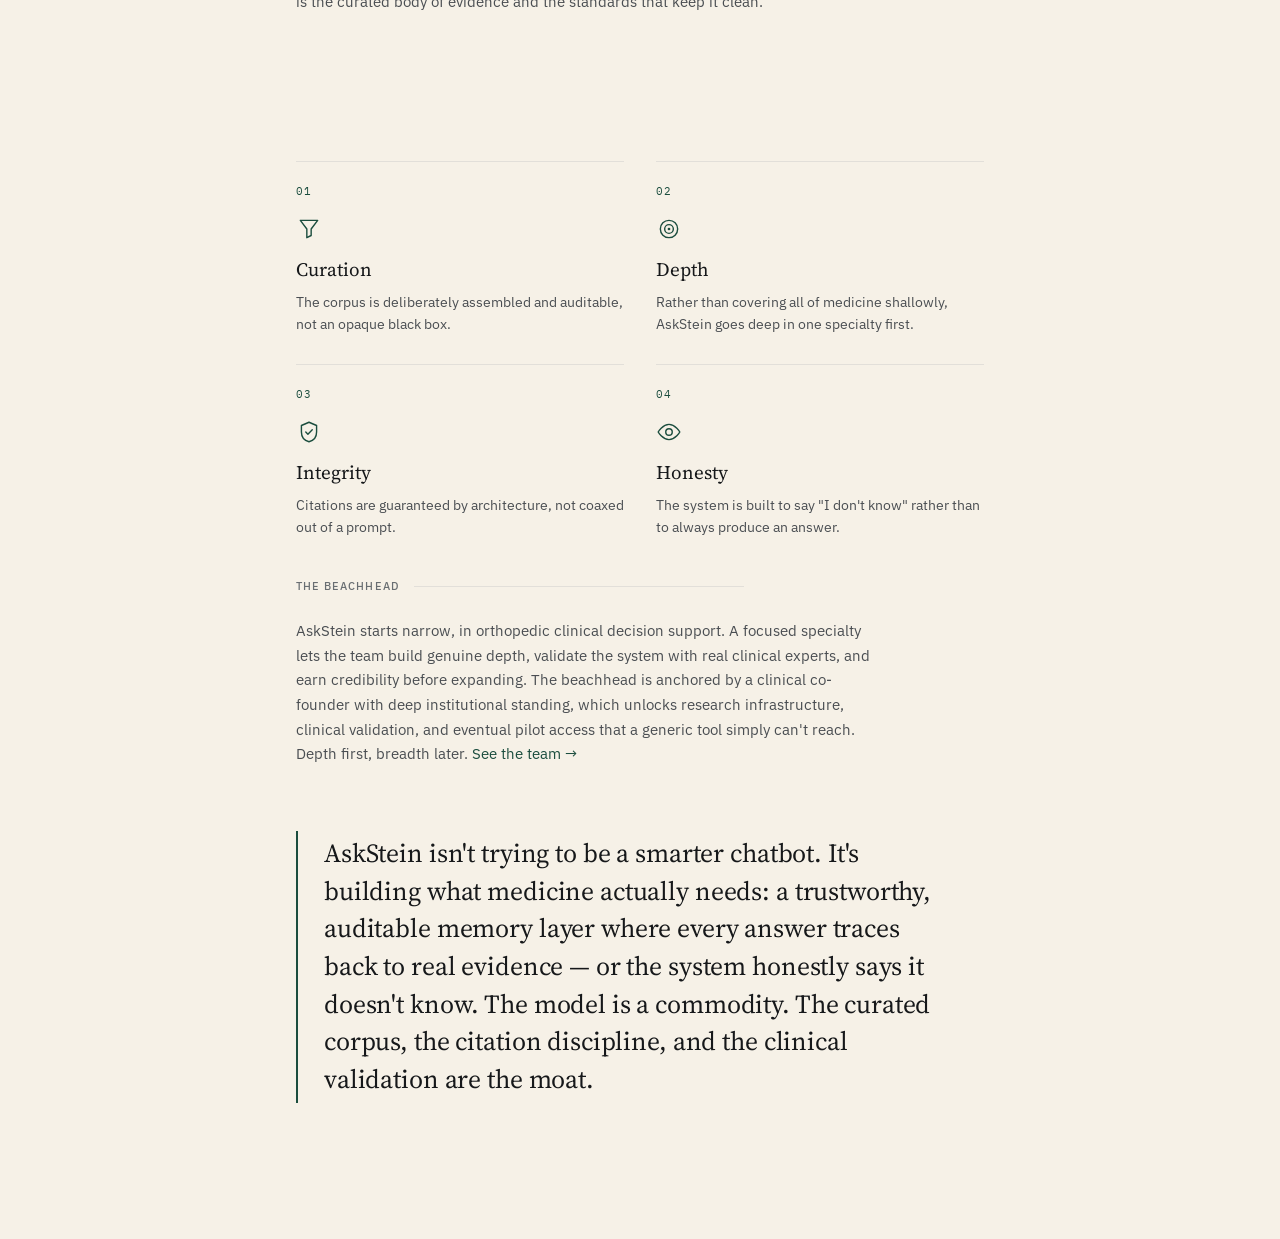
==== commit dd588608: "Add files via upload" ====
--- a/about.html
+++ b/about.html
@@ -13,8 +13,7 @@
 <body>
 
 <canvas id="field" aria-hidden="true"></canvas>
-<div id="ground" aria-hidden="true"></div>
-<div id="lens" aria-hidden="true"></div>
+<canvas id="ground" aria-hidden="true"></canvas>
 <div id="atmos" aria-hidden="true"></div>
 
 <header>
--- a/style.css
+++ b/style.css
@@ -42,31 +42,15 @@
     -webkit-mask-image:radial-gradient(ellipse 20% 34% at 50% 30%,
       transparent 0%,transparent 18%,rgba(0,0,0,.6) 46%,rgba(0,0,0,.94) 70%,#000 100%)}
 }
-#ground{position:fixed;inset:0;z-index:1;pointer-events:none;
-  background-image:
-    linear-gradient(rgba(22,24,26,.022) 1px,transparent 1px),
-    linear-gradient(90deg,rgba(22,24,26,.022) 1px,transparent 1px);
-  background-size:88px 88px;
+/* faint scientific grid — drawn on canvas (see the ground-wave
+   function in field.js) rather than a static background-image, so
+   the whole grid carries a slow, continuous 3D ripple. */
+#ground{position:fixed;inset:0;z-index:1;pointer-events:none;display:block;
   mask-image:radial-gradient(ellipse 120% 90% at 50% 0%,#000 20%,transparent 78%);
   -webkit-mask-image:radial-gradient(ellipse 120% 90% at 50% 0%,#000 20%,transparent 78%)}
 #atmos{position:fixed;inset:0;z-index:2;pointer-events:none;
   background:radial-gradient(ellipse 78% 58% at 50% 22%,rgba(255,255,255,.4),transparent 66%),
     radial-gradient(ellipse 130% 110% at 50% 50%,transparent 42%,rgba(22,24,26,.05) 100%)}
-/* ── the lens ── a slow, roaming magnifier over the graph-paper
-   grid: within its soft-edged circle the same squares read larger
-   and darker, drifting to randomized targets so the motion feels
-   ambient rather than mechanical. Driven by field.js. ── */
-#lens{position:fixed;top:0;left:0;width:480px;height:480px;z-index:1;pointer-events:none;
-  will-change:transform;
-  background-image:
-    linear-gradient(rgba(22,24,26,.11) 1px,transparent 1px),
-    linear-gradient(90deg,rgba(22,24,26,.11) 1px,transparent 1px);
-  background-size:136px 136px;
-  -webkit-mask-image:radial-gradient(circle,#000 0%,#000 40%,rgba(0,0,0,.5) 62%,transparent 78%);
-  mask-image:radial-gradient(circle,#000 0%,#000 40%,rgba(0,0,0,.5) 62%,transparent 78%);
-  transform:translate(-50%,-50%)}
-@media (max-width:768px){#lens{width:300px;height:300px;background-size:104px 104px}}
-@media (prefers-reduced-motion:reduce){#lens{display:none}}
 .page{position:relative;z-index:3}
 @media (max-width:768px){ #ground{opacity:.5} }
 @media (prefers-reduced-motion:reduce){ #field{opacity:.6} }
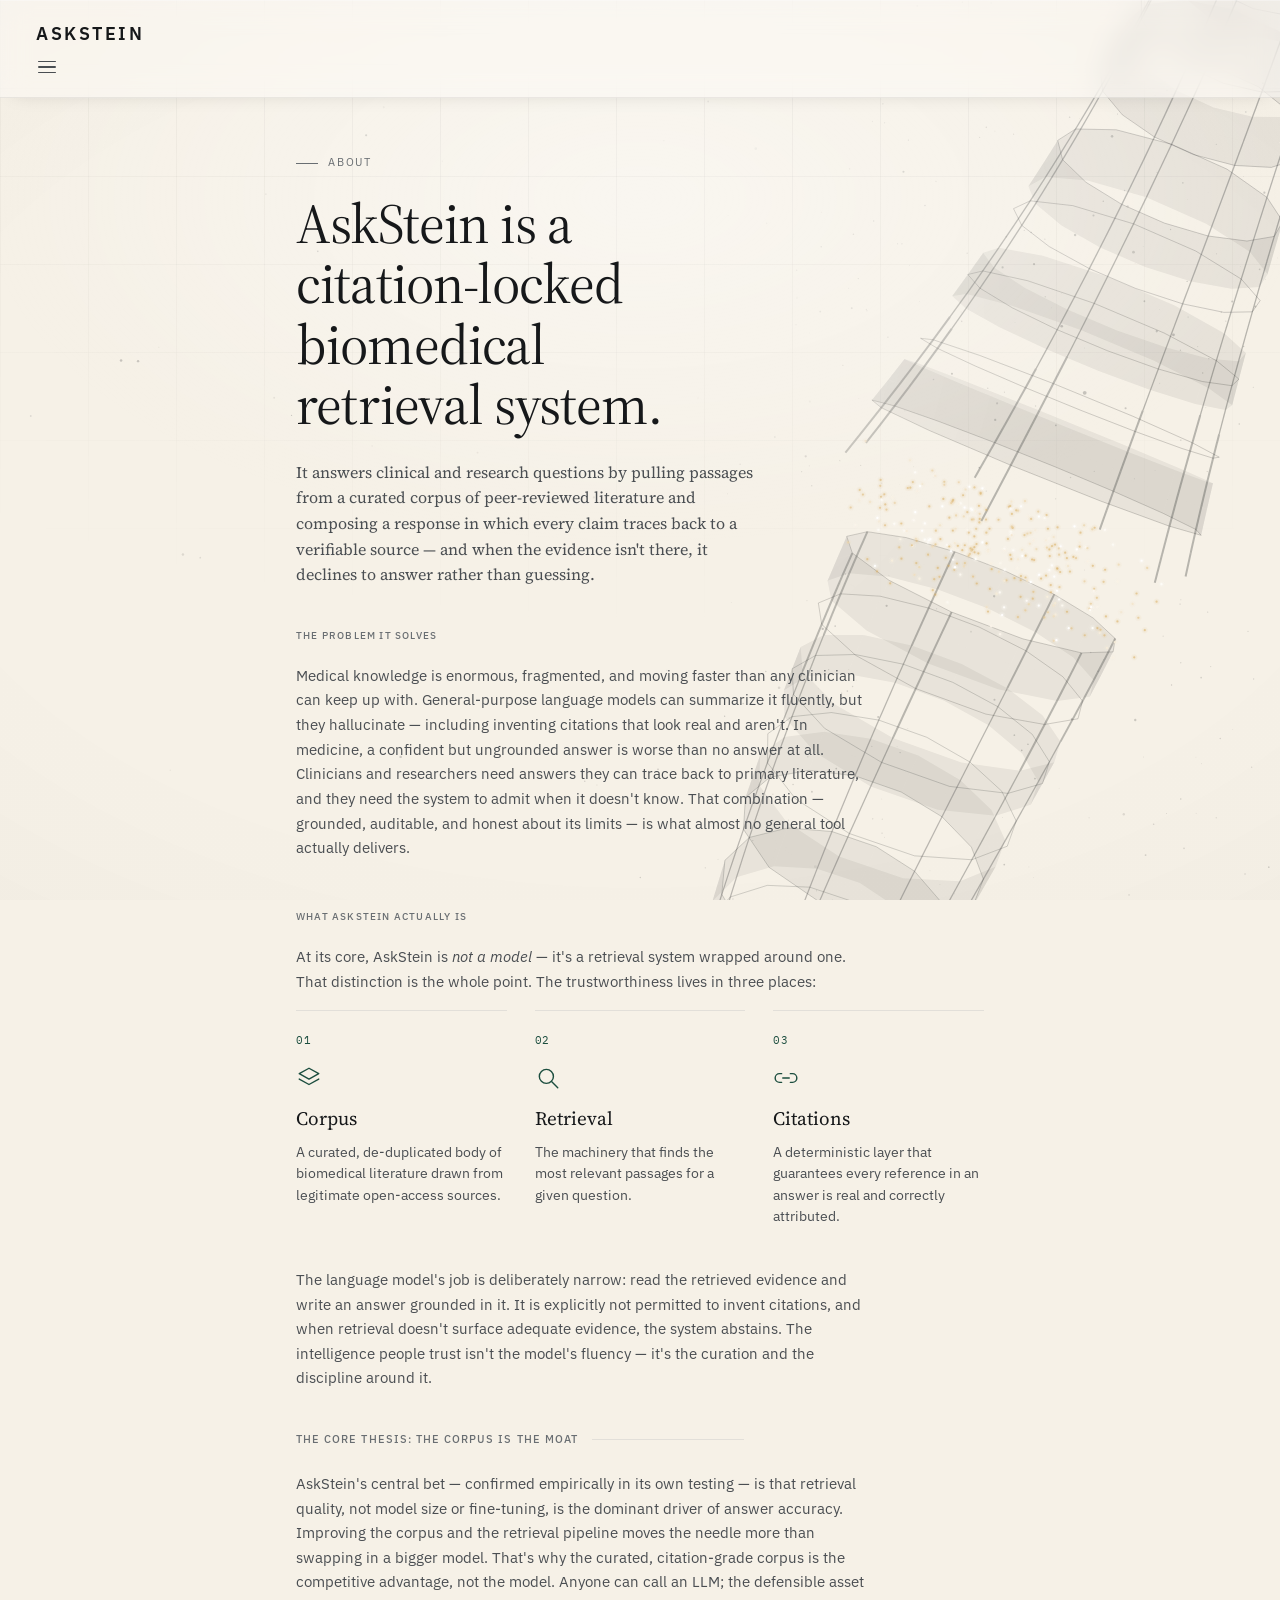
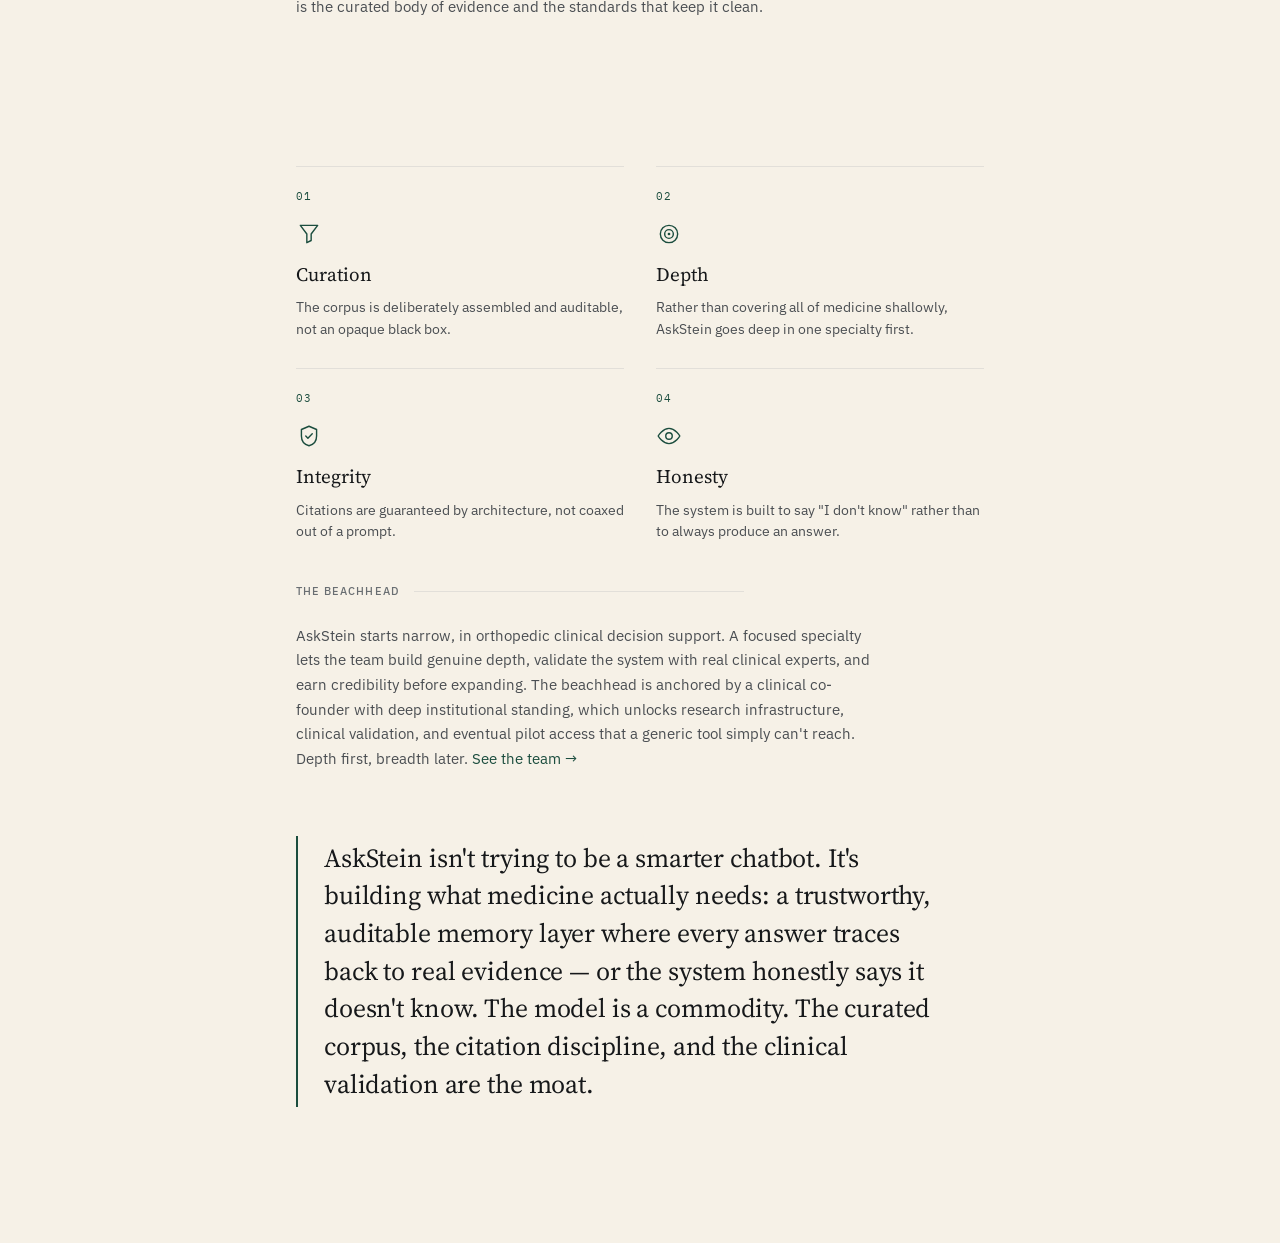
==== commit 9e8fa73f: "Add files via upload" ====
--- a/about.html
+++ b/about.html
@@ -13,7 +13,7 @@
 <body>
 
 <canvas id="field" aria-hidden="true"></canvas>
-<canvas id="ground" aria-hidden="true"></canvas>
+<div id="ground" aria-hidden="true"></div>
 <div id="atmos" aria-hidden="true"></div>
 
 <header>
--- a/style.css
+++ b/style.css
@@ -42,10 +42,12 @@
     -webkit-mask-image:radial-gradient(ellipse 20% 34% at 50% 30%,
       transparent 0%,transparent 18%,rgba(0,0,0,.6) 46%,rgba(0,0,0,.94) 70%,#000 100%)}
 }
-/* faint scientific grid — drawn on canvas (see the ground-wave
-   function in field.js) rather than a static background-image, so
-   the whole grid carries a slow, continuous 3D ripple. */
-#ground{position:fixed;inset:0;z-index:1;pointer-events:none;display:block;
+/* faint scientific grid — reads as graph paper, not as a dashboard */
+#ground{position:fixed;inset:0;z-index:1;pointer-events:none;
+  background-image:
+    linear-gradient(rgba(22,24,26,.05) 1px,transparent 1px),
+    linear-gradient(90deg,rgba(22,24,26,.05) 1px,transparent 1px);
+  background-size:88px 88px;
   mask-image:radial-gradient(ellipse 120% 90% at 50% 0%,#000 20%,transparent 78%);
   -webkit-mask-image:radial-gradient(ellipse 120% 90% at 50% 0%,#000 20%,transparent 78%)}
 #atmos{position:fixed;inset:0;z-index:2;pointer-events:none;
@@ -65,29 +67,36 @@
   border-bottom:1px solid rgba(22,24,26,.07);
   box-shadow:0 1px 0 rgba(255,255,255,.35) inset, 0 6px 20px -14px rgba(22,24,26,.22)}
 header .brand{display:flex;flex-direction:column;align-items:flex-start;gap:8px}
-.wordmark{font-family:var(--sans);font-weight:600;letter-spacing:.14em;font-size:15px;
+.wordmark{font-family:var(--sans);font-weight:600;letter-spacing:.14em;font-size:18px;
   text-transform:uppercase;text-decoration:none;color:var(--ink)}
 header nav{margin-left:auto;display:flex;gap:22px;font-size:13px;color:var(--ink-2)}
 header nav a{background:none;border:0;padding:0;color:inherit;text-decoration:none}
 header nav a:hover{color:var(--ink)}
 
 /* ── hamburger + sidebar ────────────────────── */
+/* Claude-style panel: a solid, opaque rail that pushes the page
+   content aside as it slides in — no dimming scrim, no glass, no
+   bounce. A single fast, clean ease so open and close feel like a
+   direct mechanical response rather than a staged reveal. */
+:root{ --menu-ease:cubic-bezier(.4,0,.2,1); --menu-dur:.2s; }
+
 .hamburger{background:none;border:0;padding:4px 2px;display:flex;flex-direction:column;
   justify-content:center;gap:4px;cursor:pointer;width:22px}
 .hamburger span{display:block;height:1.5px;width:100%;background:var(--ink-2);border-radius:2px;
   transition:background .15s}
 .hamburger:hover span{background:var(--ink)}
 
+/* click-outside-to-close catcher only — no visual dimming, since
+   the sidebar pushes content rather than sitting modally above it */
 #sidebar-overlay{position:fixed;top:0;left:270px;right:0;bottom:0;background:transparent;
-  opacity:0;pointer-events:none;transition:opacity .25s cubic-bezier(.2,0,0,1);z-index:200}
+  opacity:0;pointer-events:none;z-index:200}
 #sidebar-overlay.on{opacity:1;pointer-events:auto}
 
 #sidebar{position:fixed;top:0;left:0;bottom:0;width:270px;z-index:201;
-  background:rgba(251,250,248,.62);backdrop-filter:saturate(160%) blur(14px);
-  -webkit-backdrop-filter:saturate(160%) blur(14px);
-  border-right:1px solid rgba(22,24,26,.08);
-  box-shadow:0 6px 40px -14px rgba(22,24,26,.35);
-  transform:translateX(-100%);transition:transform .32s cubic-bezier(.2,0,0,1);
+  background:var(--paper);
+  border-right:1px solid var(--rule);
+  transform:translateX(-100%);
+  transition:transform var(--menu-dur) var(--menu-ease);
   padding:22px 26px;display:flex;flex-direction:column;gap:24px}
 #sidebar.on{transform:translateX(0)}
 .sidebar-close{align-self:flex-end;background:none;border:0;font-size:16px;line-height:1;
@@ -95,7 +104,7 @@
 .sidebar-close:hover{color:var(--ink)}
 .sidebar-nav{display:flex;flex-direction:column;gap:18px;margin-top:8px}
 .sidebar-nav a{font-family:var(--sans);font-size:13.5px;letter-spacing:.02em;color:var(--ink);
-  text-decoration:none}
+  text-decoration:none;transition:color .15s}
 .sidebar-nav a:hover{color:var(--accent)}
 .sidebar-nav a.current{color:var(--accent);font-weight:500}
 
@@ -106,7 +115,10 @@
   body.sidebar-open .page-shift,body.sidebar-open header{margin-left:0}
   #sidebar-overlay{left:0}
 }
-.page-shift,header{transition:margin-left .32s cubic-bezier(.2,0,0,1)}
+.page-shift,header{transition:margin-left var(--menu-dur) var(--menu-ease)}
+@media (prefers-reduced-motion:reduce){
+  .hamburger span,#sidebar-overlay,#sidebar,.sidebar-nav a,.page-shift,header{transition:none}
+}
 
 /* ── typography / content blocks ───────────── */
 .page{max-width:760px;margin:0 auto;padding:56px 36px 110px}
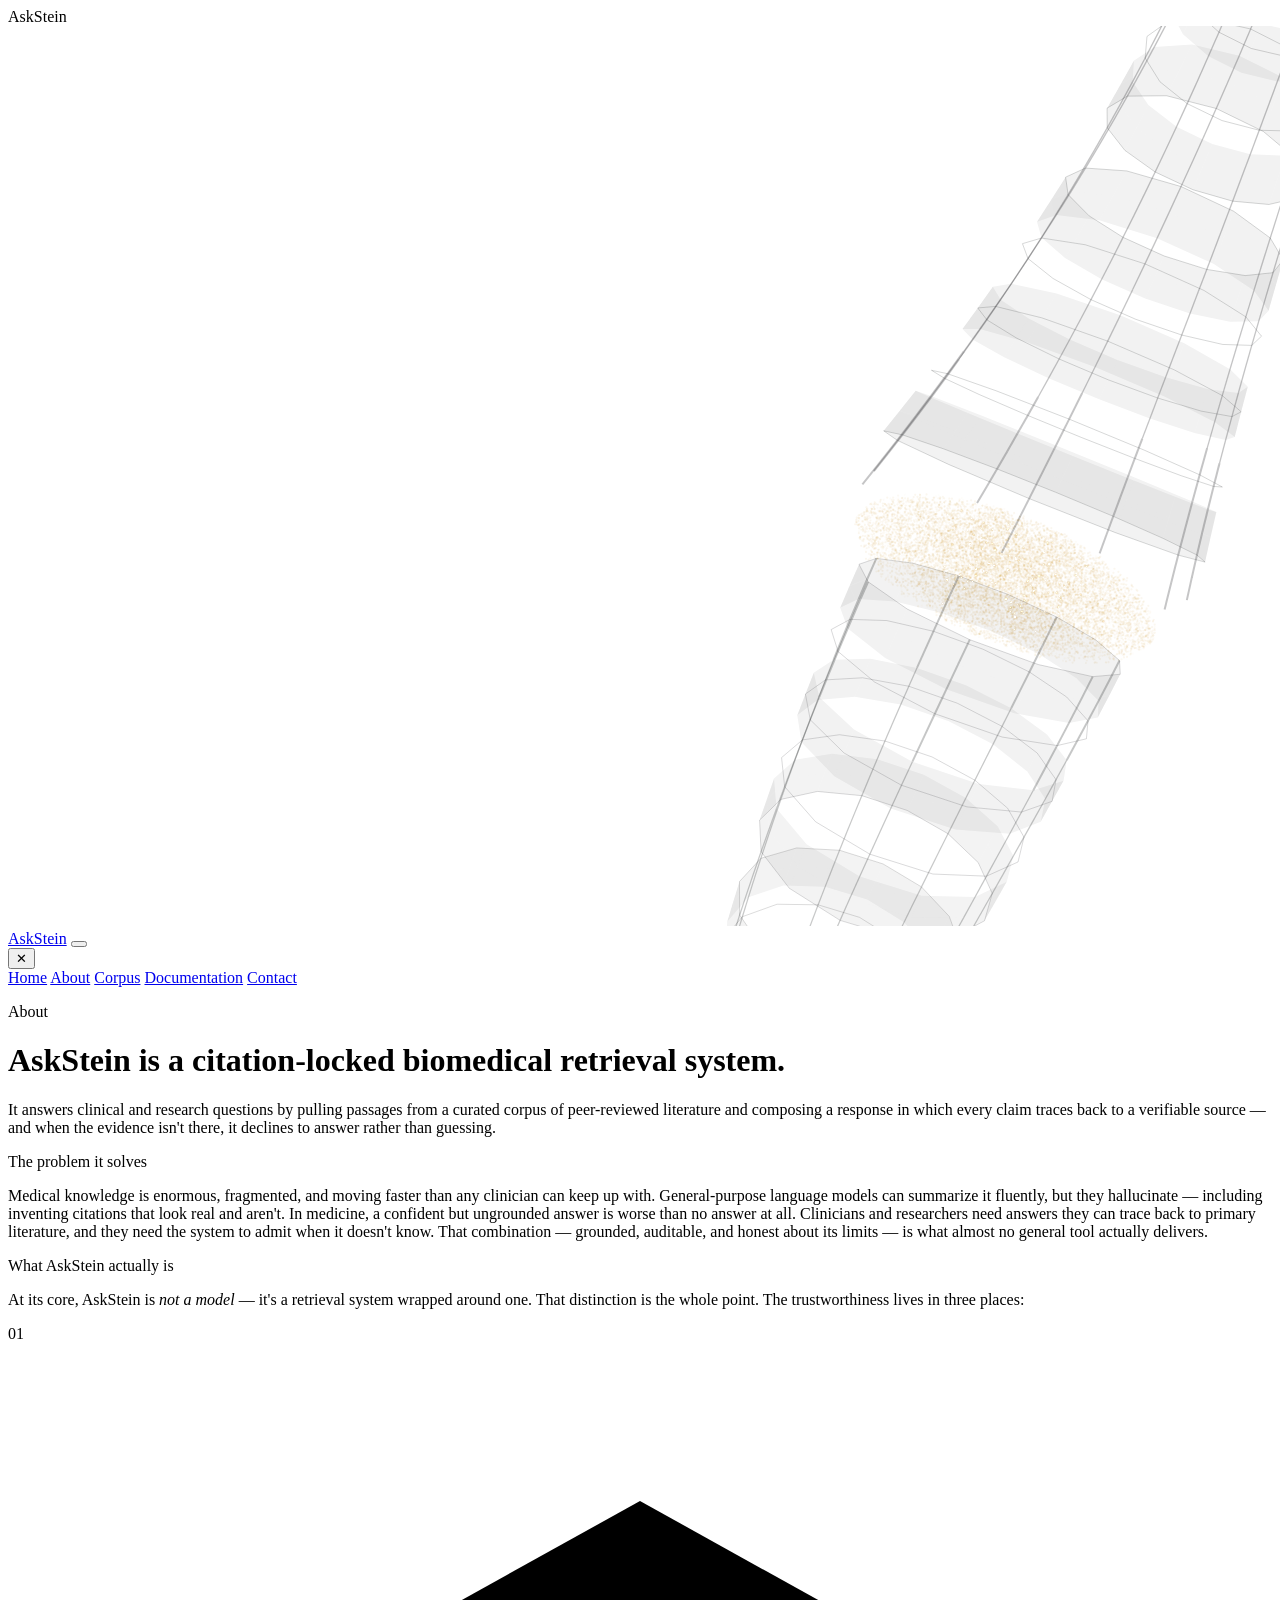
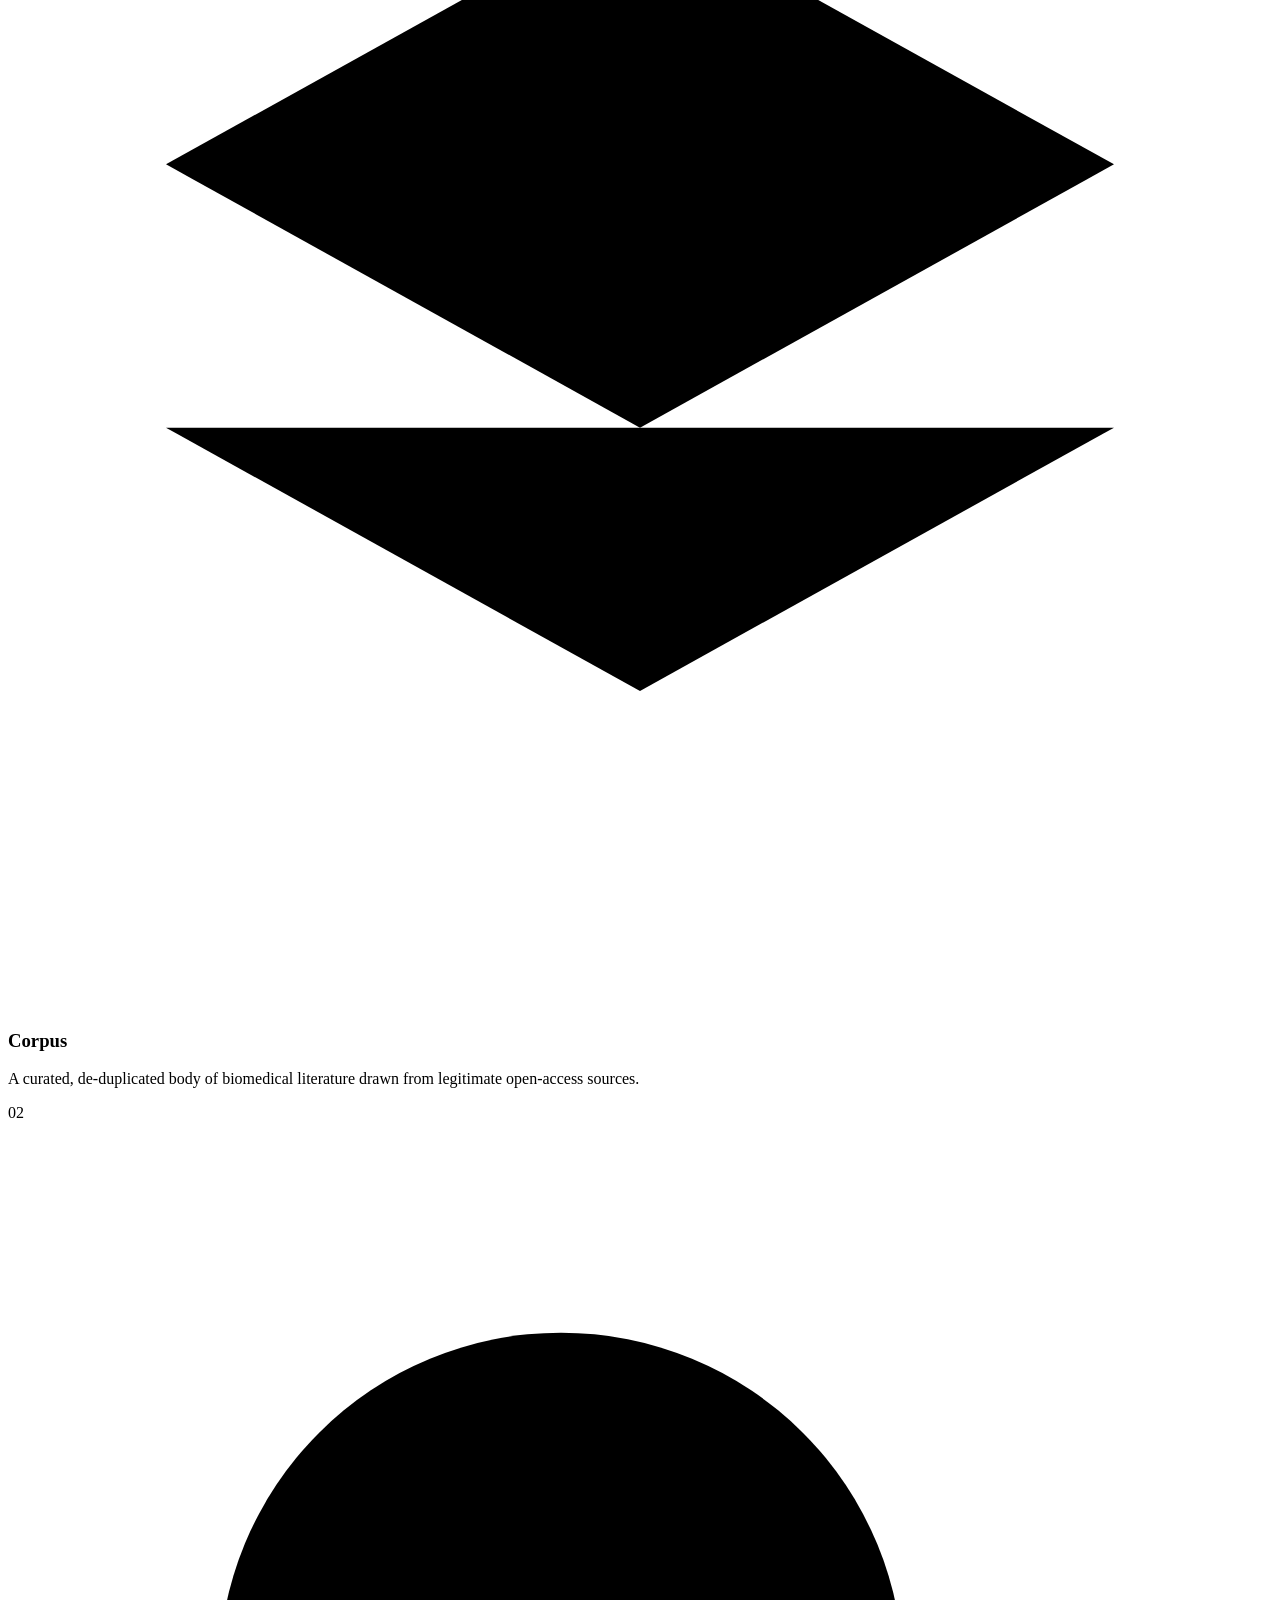
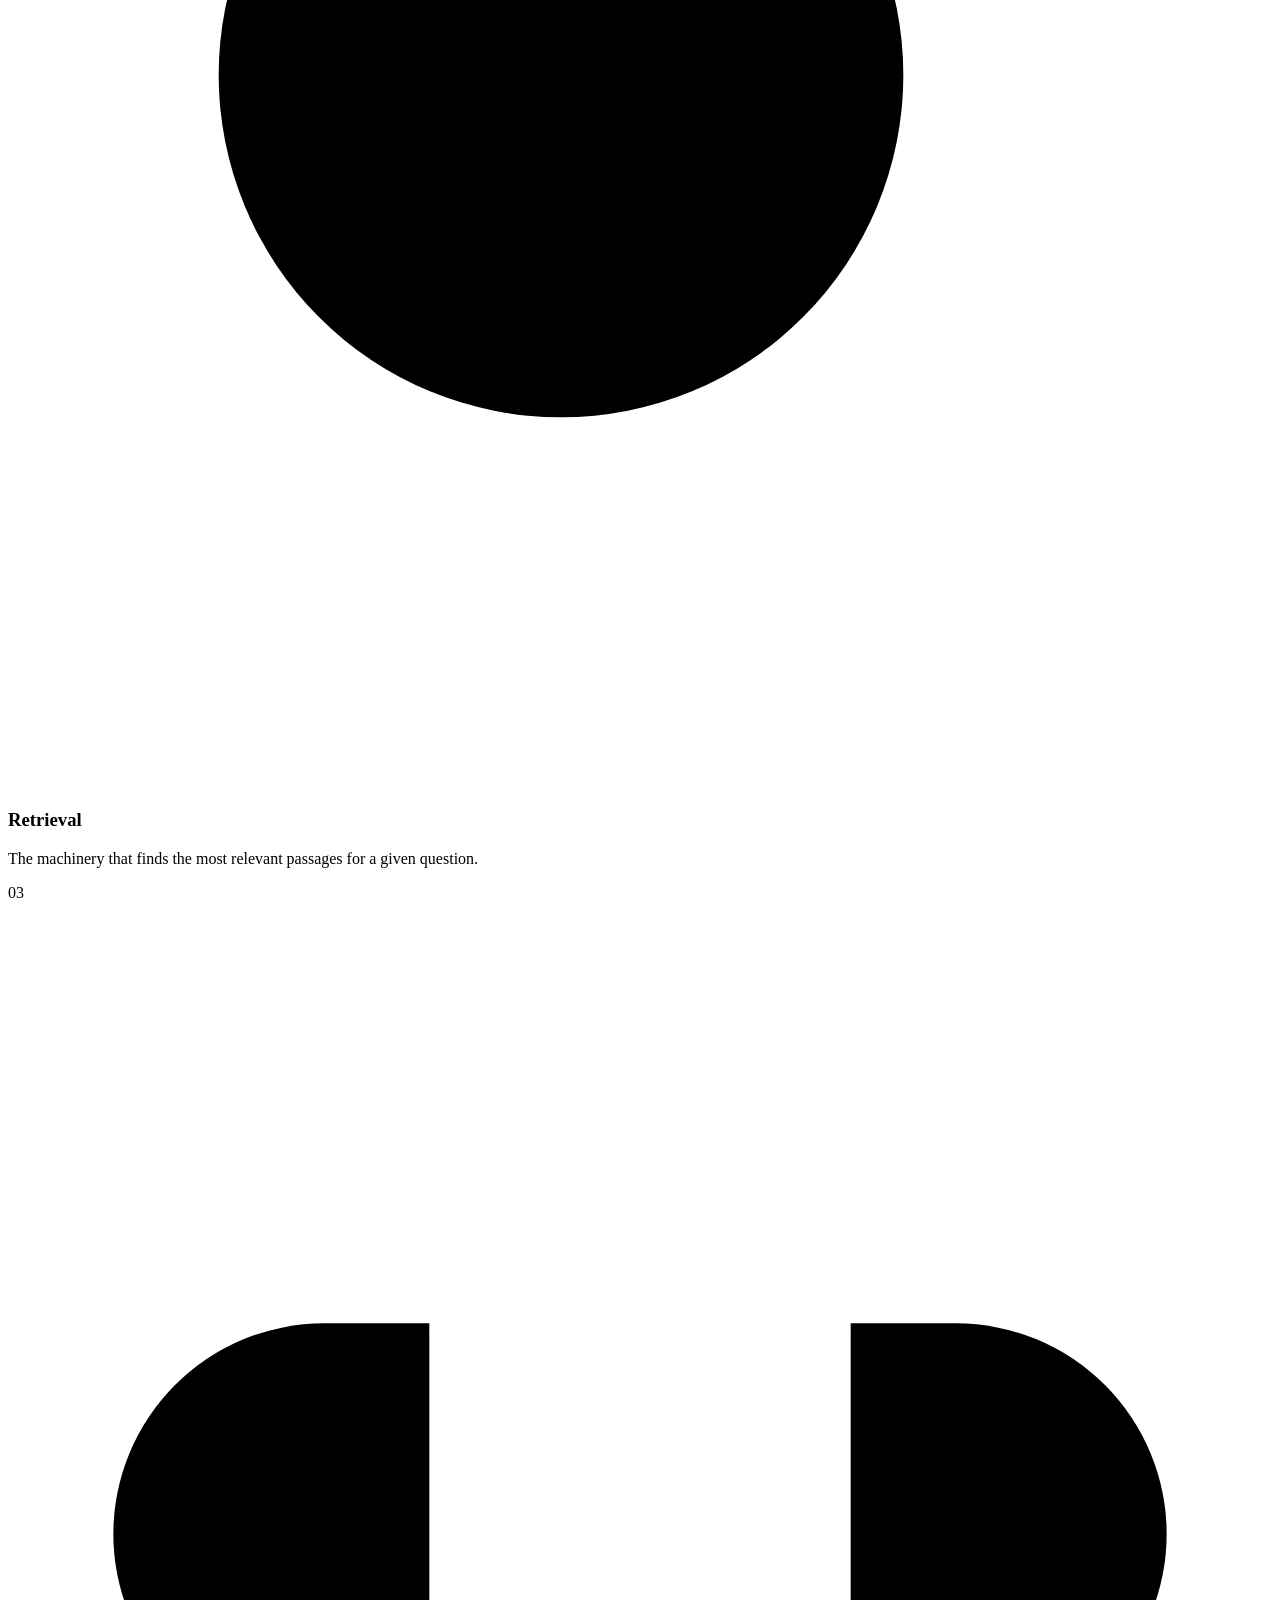
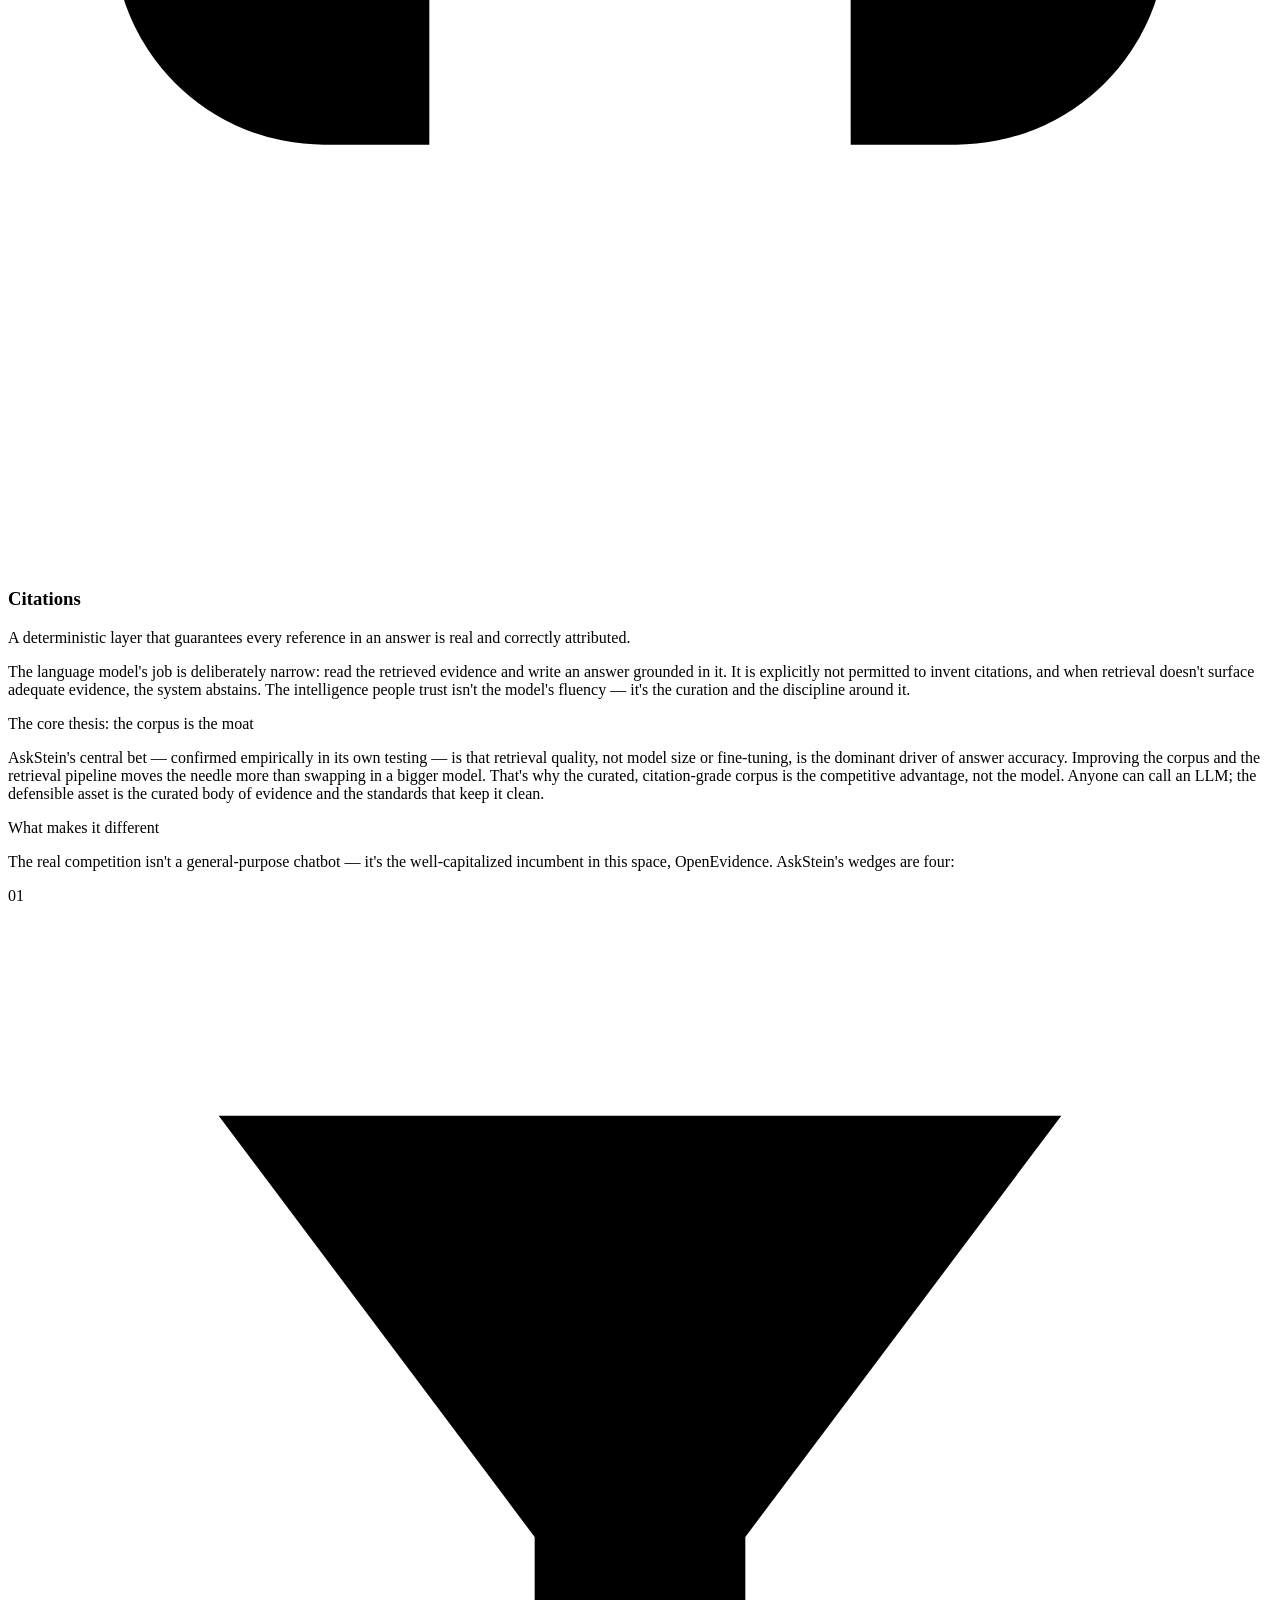
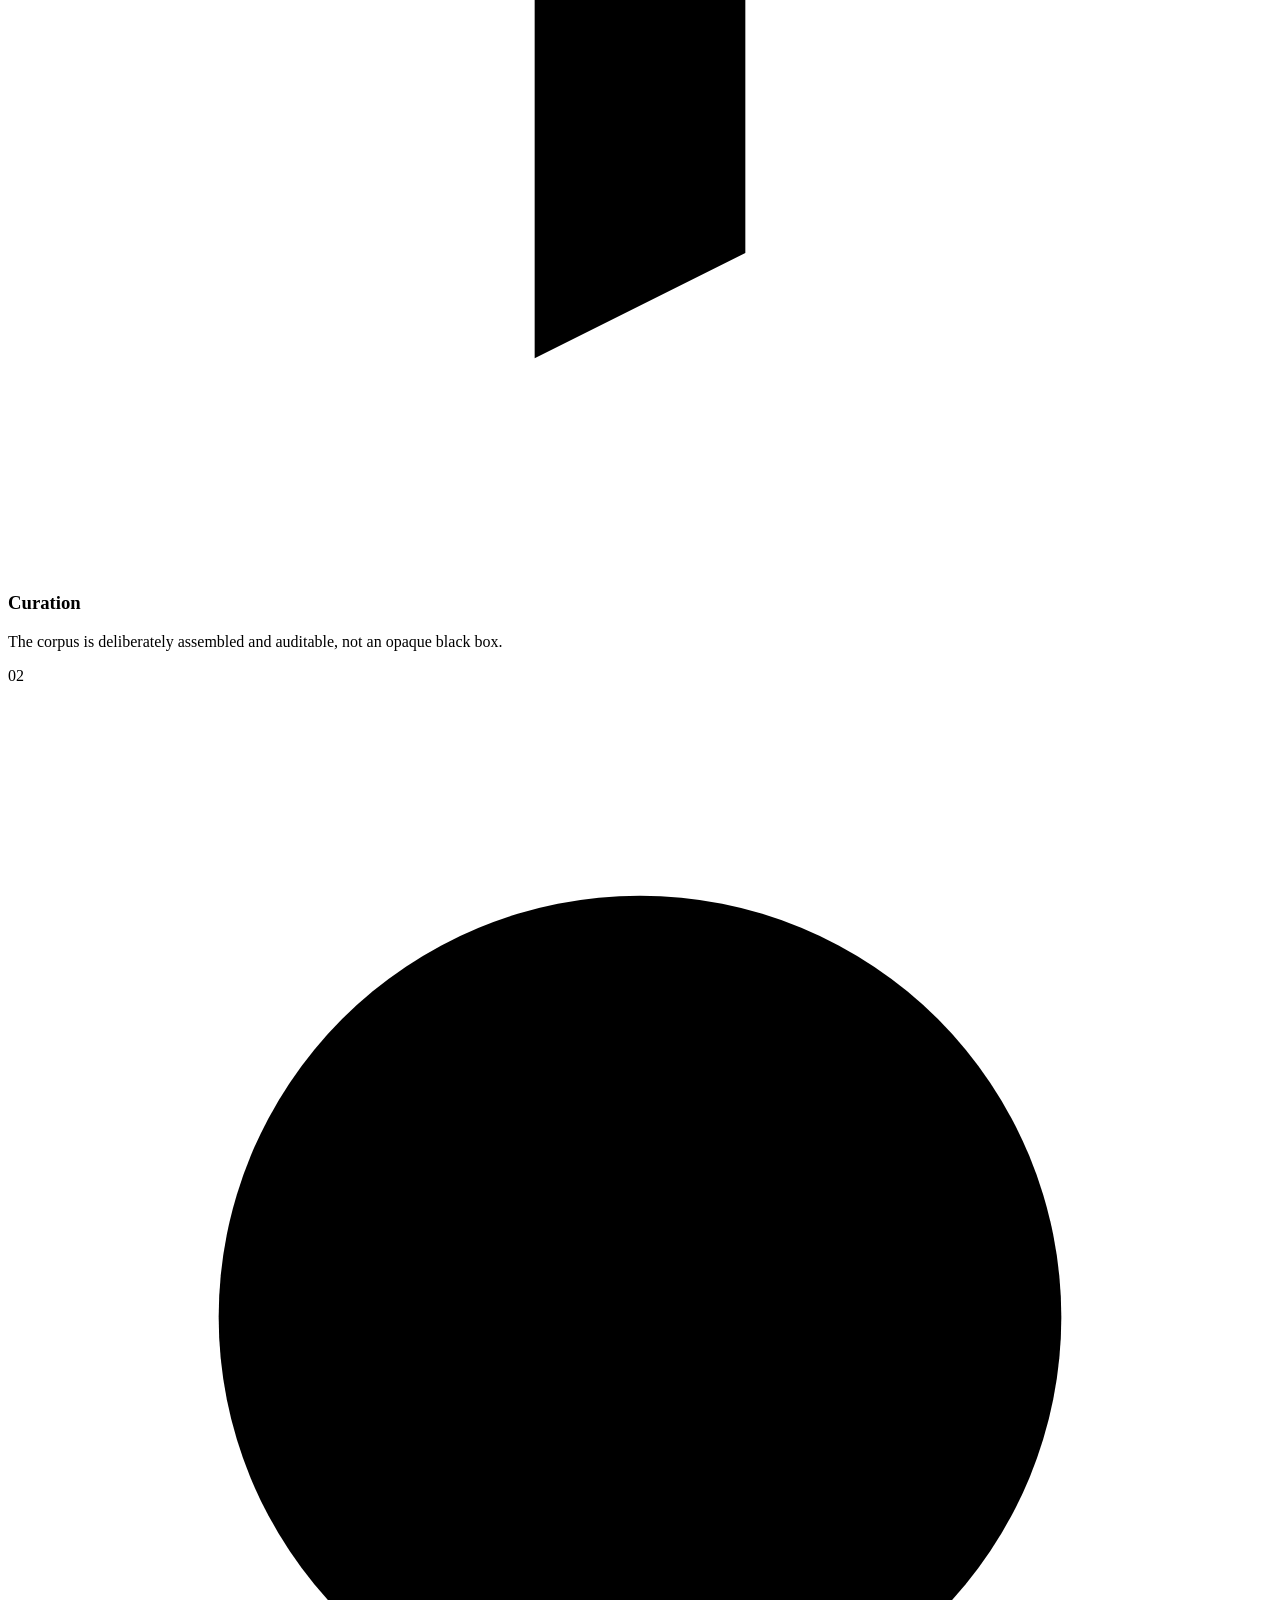
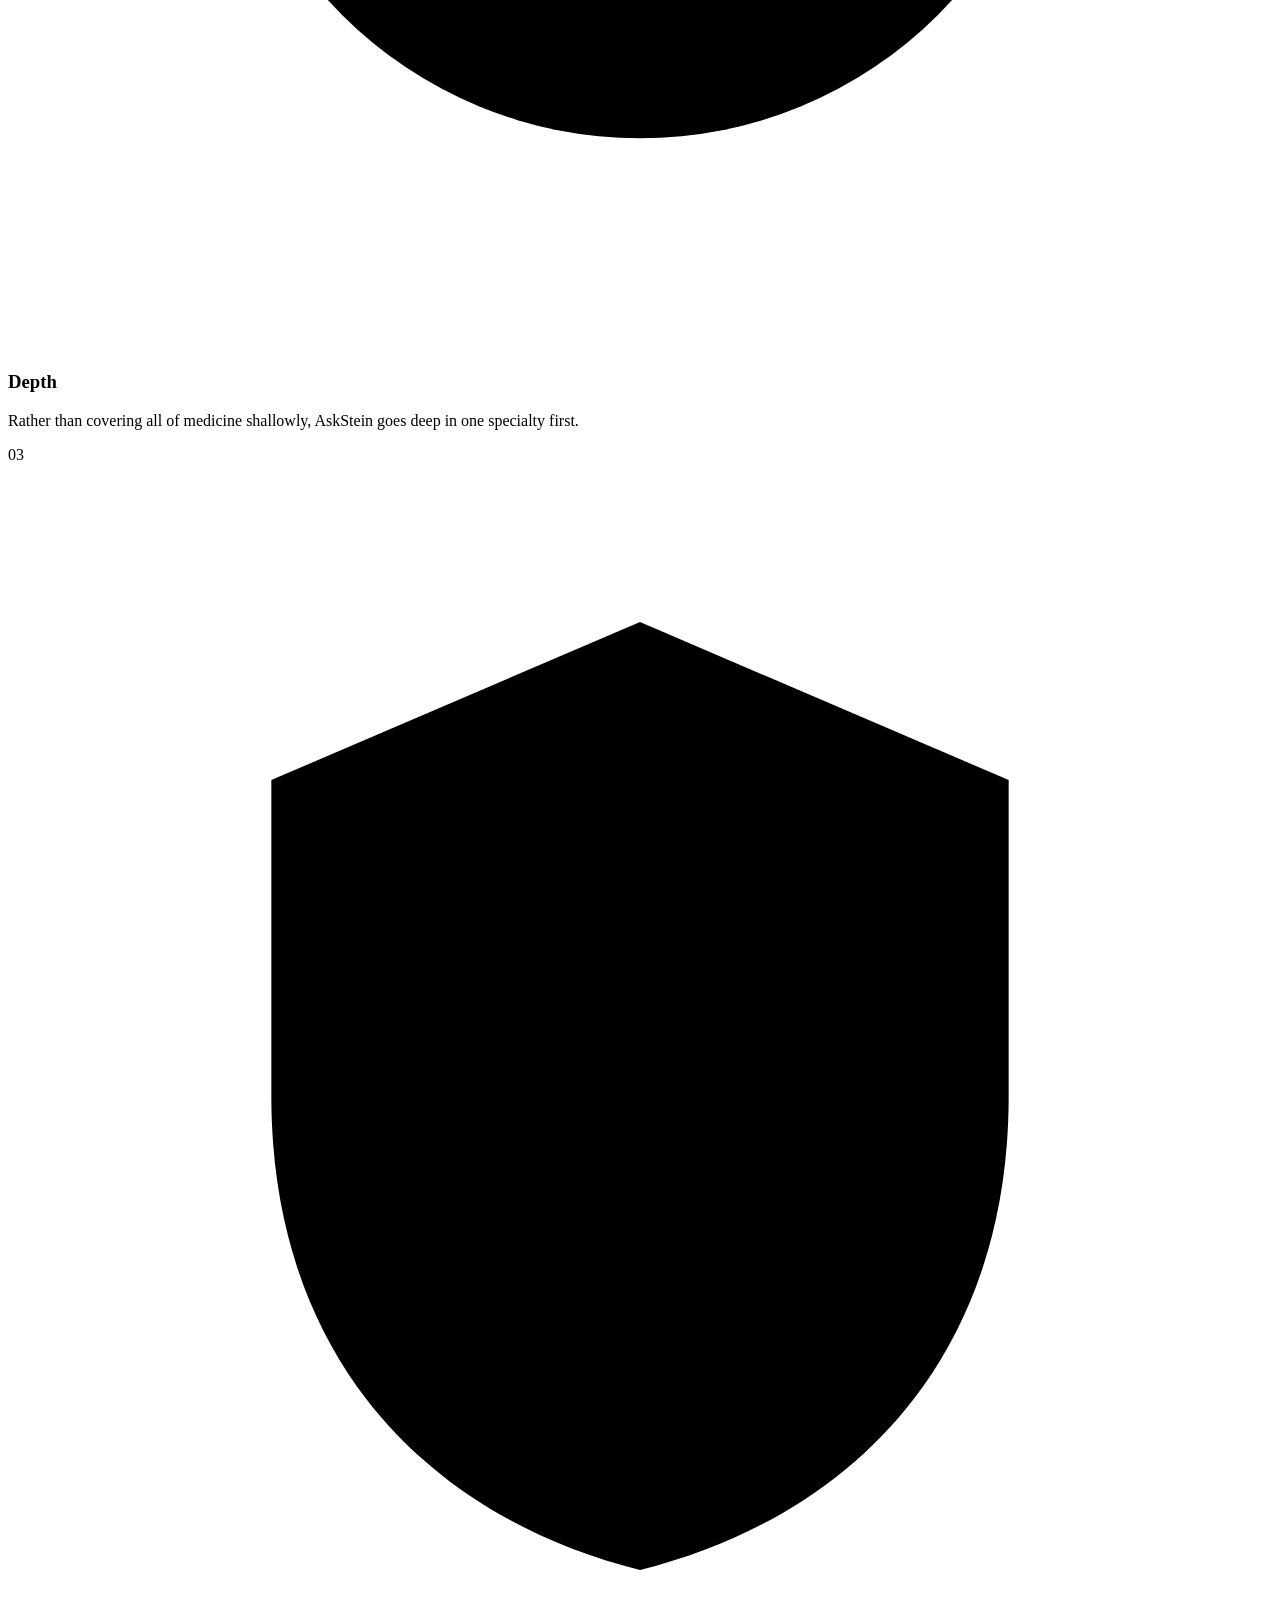
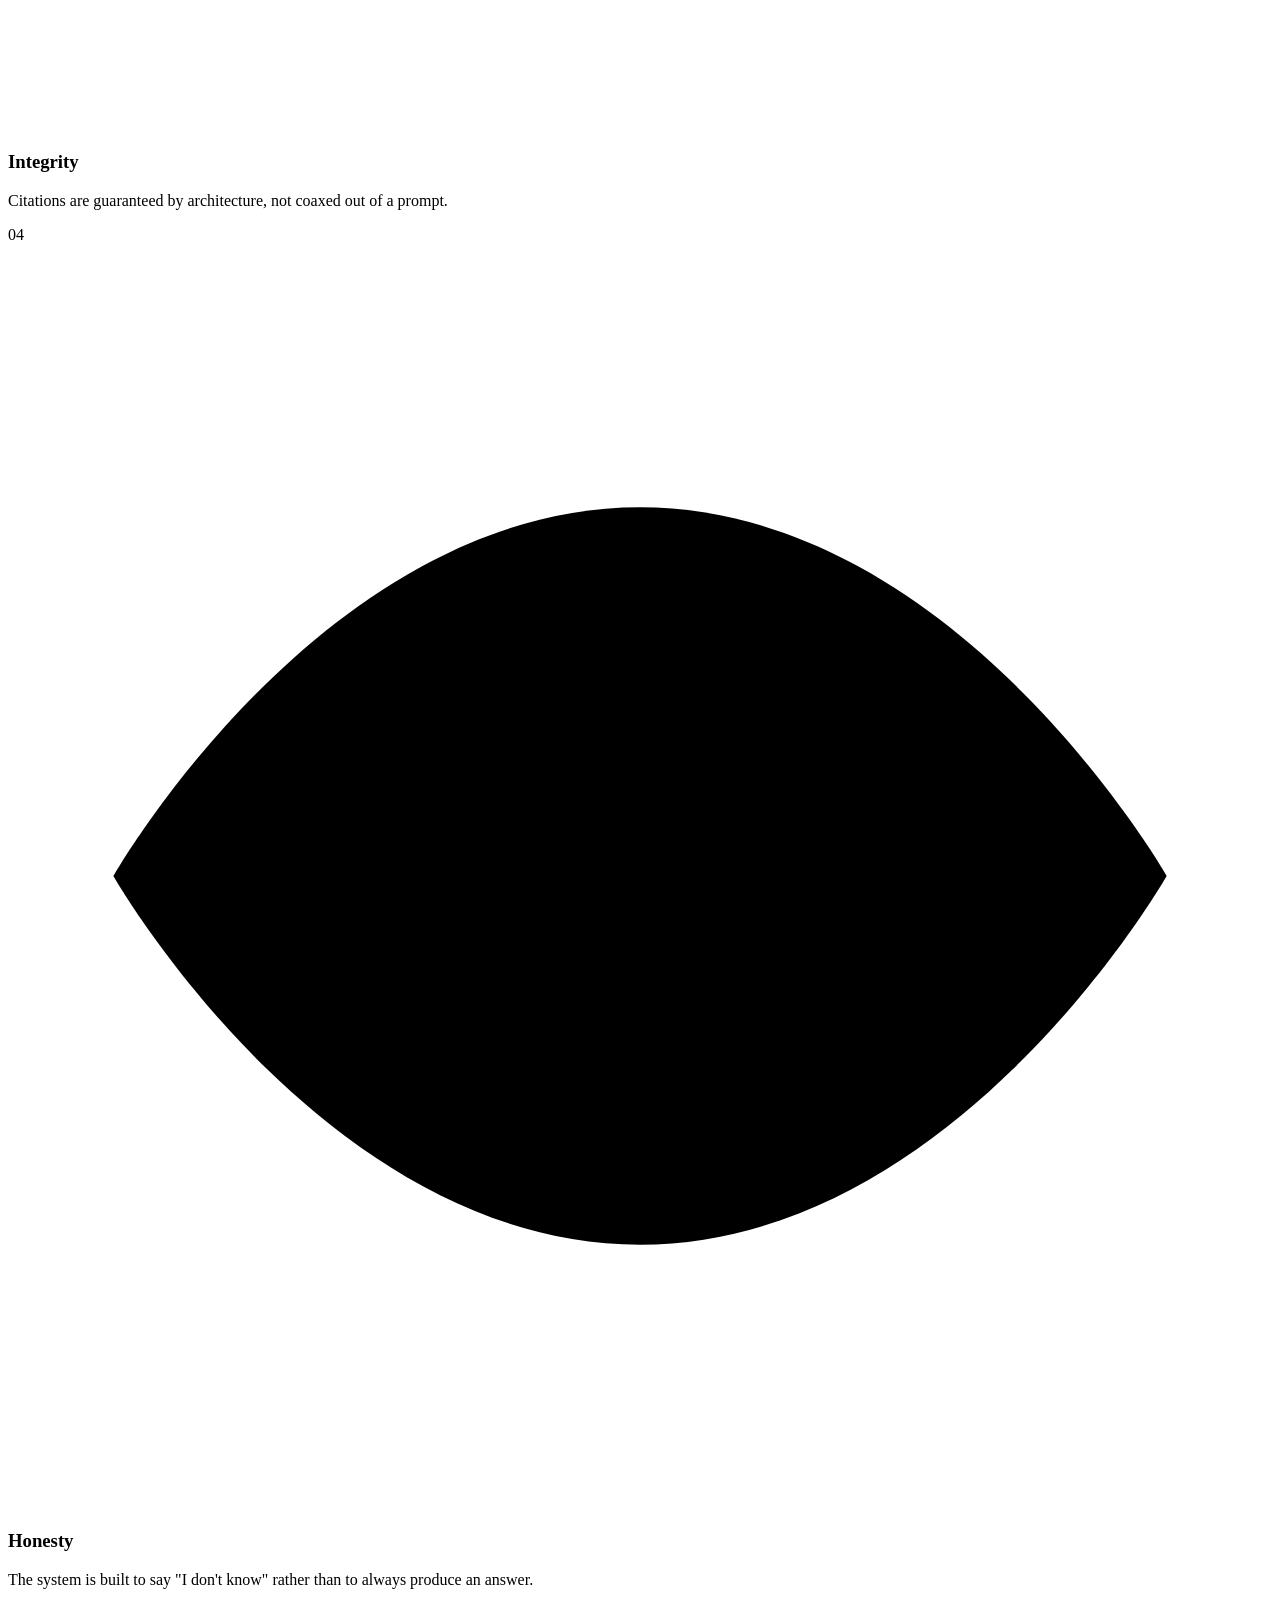
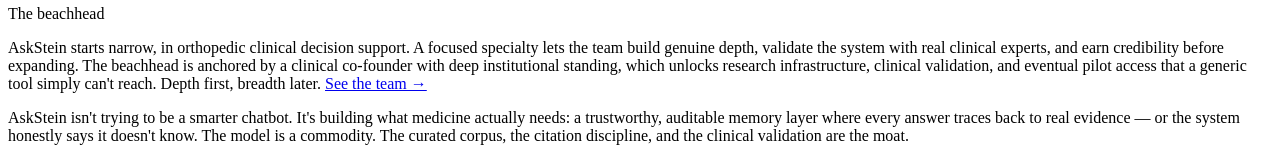
==== commit 6001d085: "Add files via upload" ====
--- a/about.html
+++ b/about.html
@@ -5,12 +5,55 @@
 <meta name="viewport" content="width=device-width, initial-scale=1">
 <meta name="color-scheme" content="light">
 <title>About — AskStein</title>
+<meta name="description" content="AskStein is a citation-locked biomedical retrieval system for orthopedic clinical decision support — every claim traces to a verifiable source.">
+<link rel="canonical" href="https://patelshaivil-source.github.io/askstein-mvp/about.html">
+<link rel="icon" href="data:image/svg+xml,%3Csvg xmlns='http://www.w3.org/2000/svg' viewBox='0 0 100 100'%3E%3Crect width='100' height='100' rx='22' fill='%231B4D3E'/%3E%3Ctext x='50' y='70' font-family='Arial,Helvetica,sans-serif' font-size='58' font-weight='700' fill='%23F6F1E7' text-anchor='middle'%3EA%3C/text%3E%3C/svg%3E">
+<meta name="theme-color" content="#1B4D3E">
 <link rel="preconnect" href="https://fonts.googleapis.com">
 <link rel="preconnect" href="https://fonts.gstatic.com" crossorigin>
 <link href="https://fonts.googleapis.com/css2?family=IBM+Plex+Mono:wght@400;500&family=IBM+Plex+Sans:wght@400;500;600&family=Source+Serif+4:opsz,wght@8..60,400;8..60,500;8..60,600&display=swap" rel="stylesheet">
 <link rel="stylesheet" href="style.css">
 </head>
 <body>
+
+<div id="loader" role="status" aria-live="polite" aria-label="Loading AskStein">
+  <div class="loader-inner">
+    <div class="loader-word" aria-hidden="true">
+      <span>A</span><span>s</span><span>k</span><span>S</span><span>t</span><span>e</span><span>i</span><span>n</span>
+    </div>
+    <div class="loader-bar"><div class="loader-bar-fill" id="loaderFill"></div></div>
+  </div>
+</div>
+<script>
+(function(){
+  var loader = document.getElementById('loader');
+  var fill = document.getElementById('loaderFill');
+  var letters = loader.querySelectorAll('.loader-word span');
+  var duration = 1400;
+  var start = null;
+  document.body.style.overflow = 'hidden';
+  function tick(ts){
+    if(!start) start = ts;
+    var progress = Math.min(100, ((ts - start) / duration) * 100);
+    fill.style.width = progress + '%';
+    var step = 100 / letters.length;
+    for(var i = 0; i < letters.length; i++){
+      if(progress >= step * (i + 1) && !letters[i].classList.contains('spin')){
+        letters[i].classList.add('spin');
+      }
+    }
+    if(progress < 100){
+      requestAnimationFrame(tick);
+    }else{
+      setTimeout(function(){
+        loader.classList.add('done');
+        document.body.style.overflow = '';
+      }, 220);
+    }
+  }
+  requestAnimationFrame(tick);
+})();
+</script>
 
 <canvas id="field" aria-hidden="true"></canvas>
 <div id="ground" aria-hidden="true"></div>
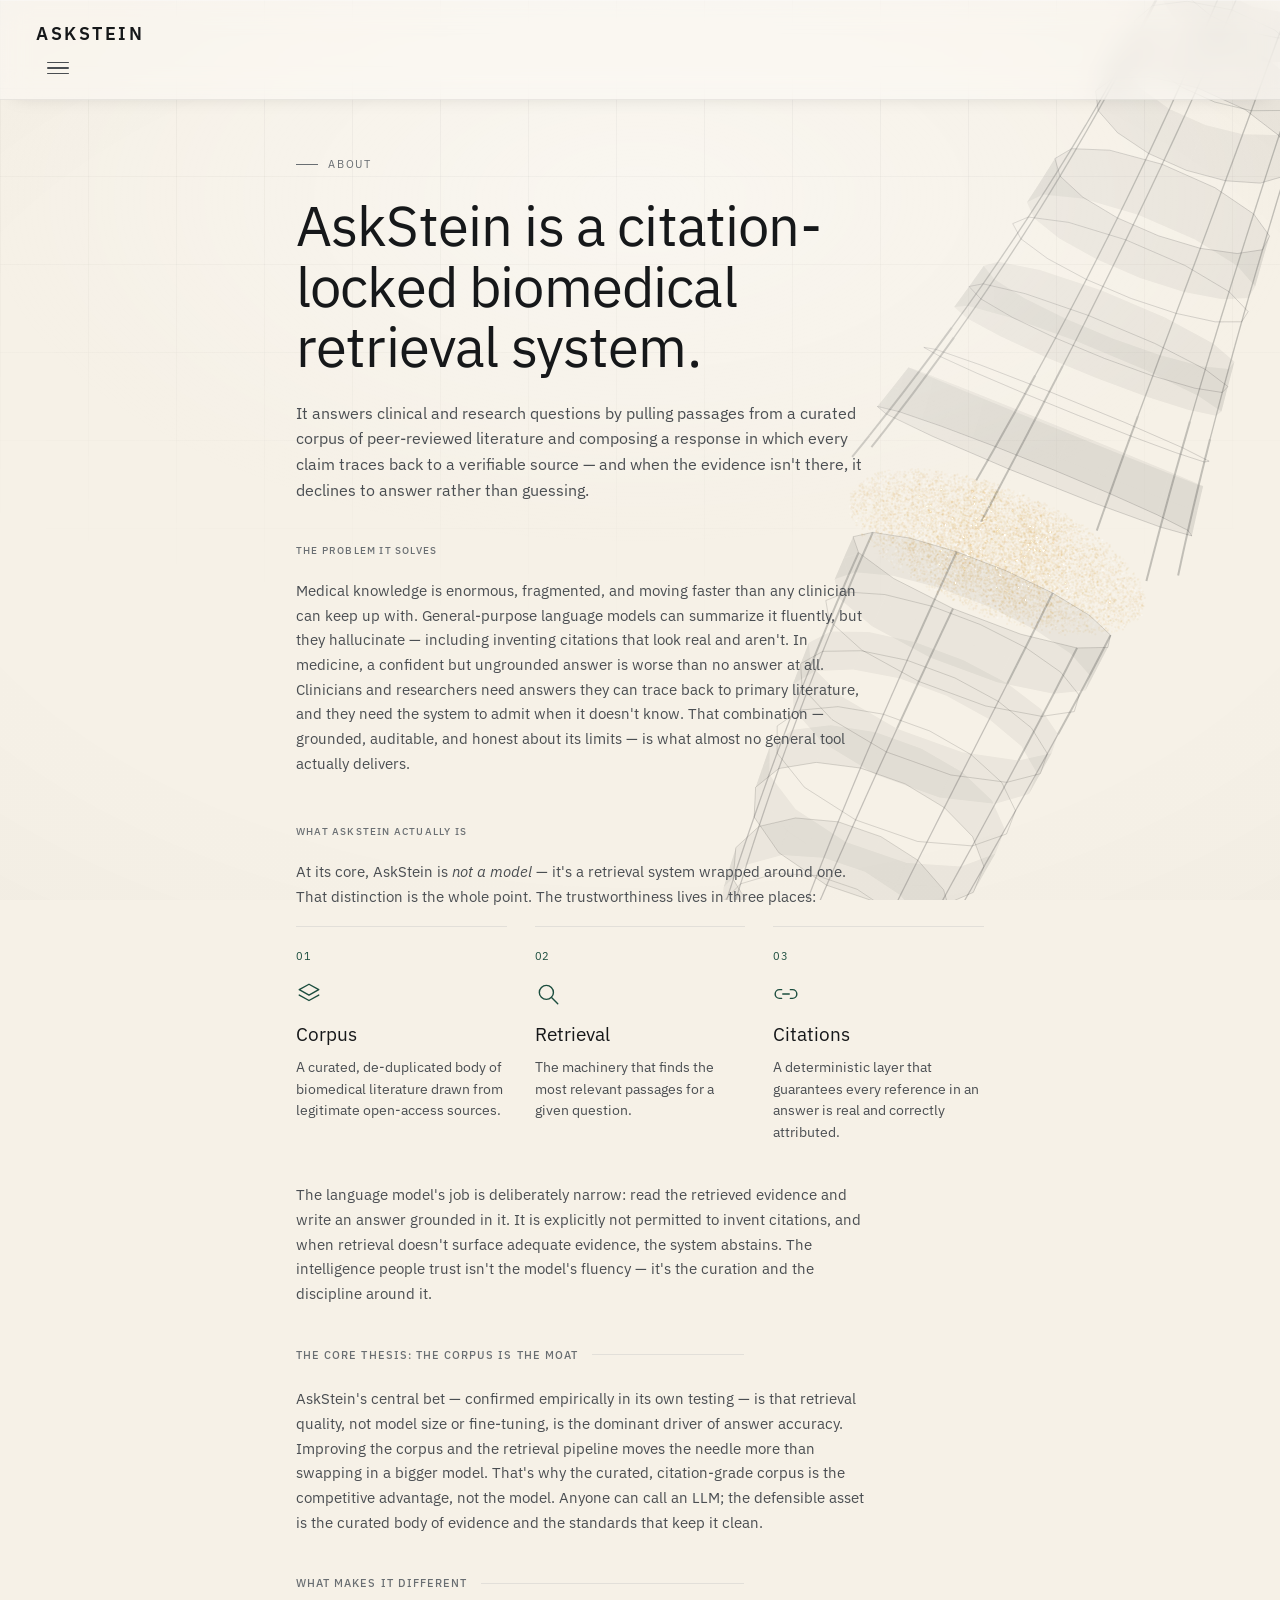
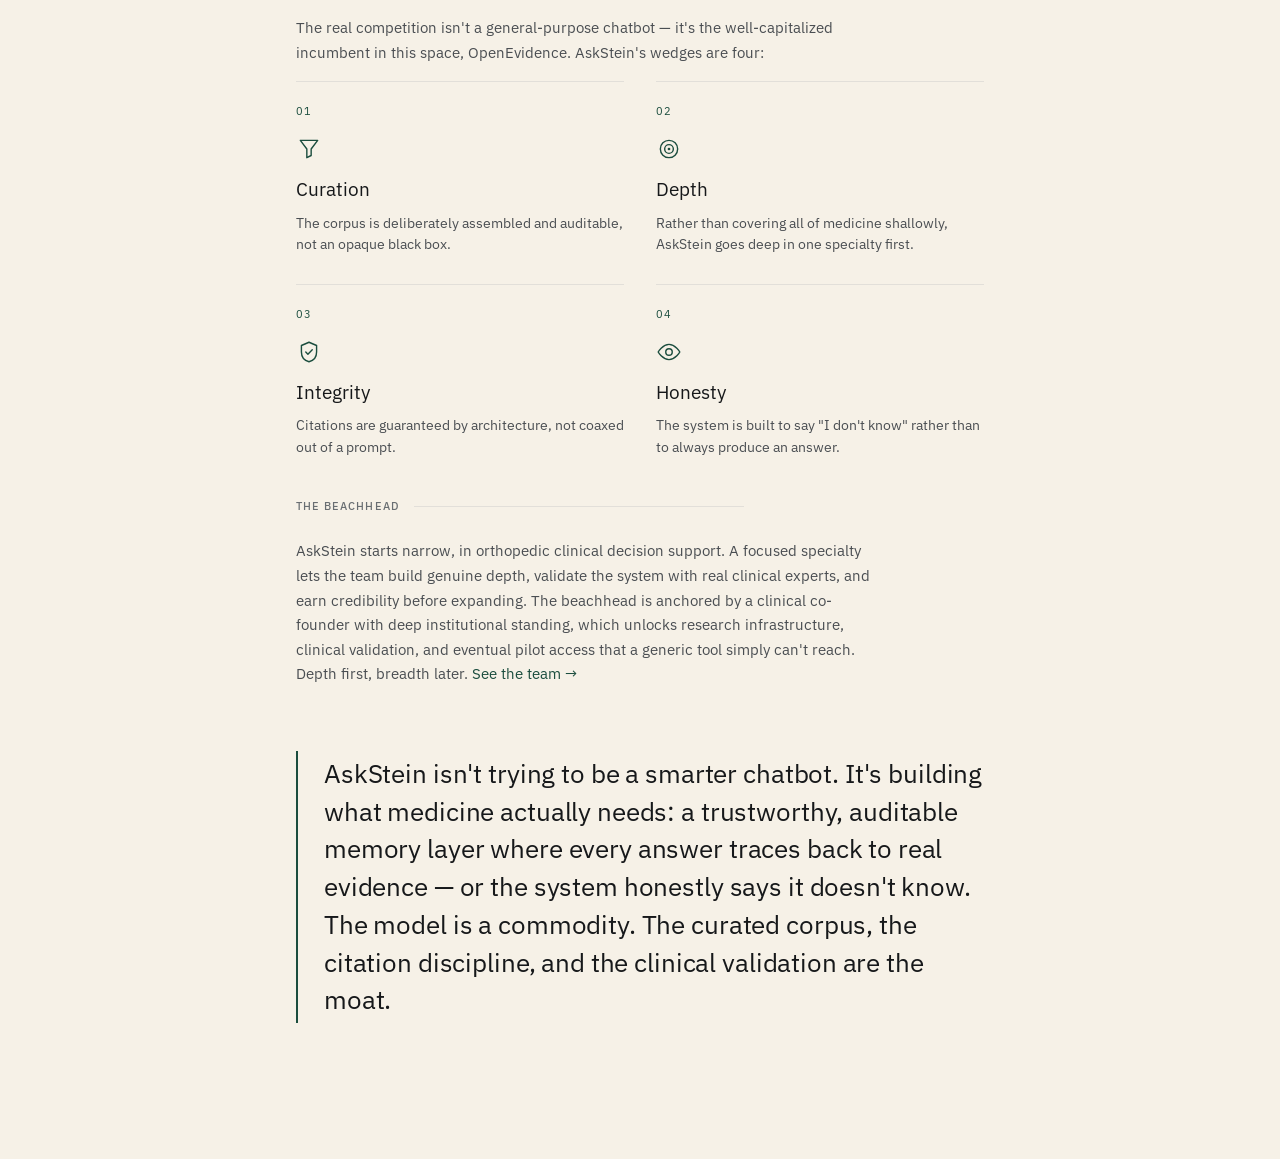
==== commit cc6f56a9: "Add files via upload" ====
--- a/about.html
+++ b/about.html
@@ -55,6 +55,8 @@
 })();
 </script>
 
+<a href="#main-content" class="skip-link">Skip to main content</a>
+
 <canvas id="field" aria-hidden="true"></canvas>
 <div id="ground" aria-hidden="true"></div>
 <div id="atmos" aria-hidden="true"></div>
@@ -73,14 +75,14 @@
   <button class="sidebar-close" aria-label="Close menu" onclick="closeSidebar()">✕</button>
   <nav class="sidebar-nav">
     <a href="index.html">Home</a>
-    <a href="about.html" class="current">About</a>
+    <a href="about.html" class="current" aria-current="page">About</a>
     <a href="corpus.html">Corpus</a>
     <a href="documentation.html">Documentation</a>
     <a href="contact.html">Contact</a>
   </nav>
 </aside>
 
-<div class="page page-shift">
+<main id="main-content" class="page page-shift">
   <p class="eyebrow" data-reveal>About</p>
   <h1 class="qhead" data-reveal>AskStein is a citation-locked biomedical retrieval system.</h1>
   <p class="direct" data-reveal>It answers clinical and research questions by pulling passages from a curated
@@ -162,7 +164,7 @@
   actually needs: a trustworthy, auditable memory layer where every answer traces back to real evidence
   — or the system honestly says it doesn't know. The model is a commodity. The curated corpus, the
   citation discipline, and the clinical validation are the moat.</p>
-</div>
+</main>
 
 <script src="field.js"></script>
 <script src="nav.js"></script>
--- a/style.css
+++ b/style.css
@@ -0,0 +1,377 @@
+/* ── AskStein shared page chrome (about / corpus / documentation / contact) ── */
+:root{
+  --paper:#F6F1E7; --paper-sunk:#EFE8D9; --paper-raise:#FDFBF6;
+  --ink:#16181A; --ink-2:#4A4E52; --ink-3:#696E72; --rule:#E2DFD9;
+  --accent:#1B4D3E; --accent-soft:#E8EFEB;
+  --evidence:#80591C; --evidence-tint:#F7EFDD;
+  --boundary:#9A5B3F; --boundary-tint:#F6EDE7;
+  --sans:"IBM Plex Sans",-apple-system,BlinkMacSystemFont,"Segoe UI",sans-serif;
+  /* unified on the wordmark's typeface: serif and mono now point at
+     the same sans stack rather than a separate font, so every text
+     style on the page reads in the one typeface used for "AskStein". */
+  --serif:var(--sans);
+  --mono:var(--sans);
+  /* centralized motion tokens — one language, reused everywhere rather
+     than one-off durations/easings per component */
+  --ease-out:cubic-bezier(.16,1,.3,1);
+  --ease-in-out:cubic-bezier(.65,0,.35,1);
+  --dur-micro:.25s;
+  --dur-fast:.4s;
+  --dur-reveal:.8s;
+  --reveal-rise:28px;
+  --reveal-stagger:.08s;
+}
+*{box-sizing:border-box}
+html,body{margin:0;padding:0}
+body{background:var(--paper);color:var(--ink);font-family:var(--sans);font-size:15px;line-height:1.6;
+  -webkit-font-smoothing:antialiased}
+
+/* ── page-load preloader ─────────────────────────────────────
+   Shown on every load/refresh, on top of everything else, until
+   the page fades in behind it. */
+#loader{position:fixed;inset:0;z-index:9999;background:var(--paper);
+  display:flex;align-items:center;justify-content:center;
+  transition:opacity .5s cubic-bezier(.4,0,.2,1),visibility 0s linear .5s}
+#loader.done{opacity:0;visibility:hidden;pointer-events:none}
+.loader-inner{display:flex;flex-direction:column;align-items:center;gap:24px}
+.loader-word{display:flex;perspective:700px}
+.loader-word span{display:inline-block;font-family:var(--sans);font-weight:600;
+  font-size:clamp(30px,6.4vw,56px);letter-spacing:.13em;text-transform:uppercase;
+  color:var(--ink);transform-origin:50% 55%;will-change:transform;
+  transition:transform .5s cubic-bezier(.34,1.56,.64,1),color .5s ease}
+.loader-word span.spin{transform:rotateY(360deg);color:var(--accent)}
+.loader-bar{width:200px;height:2px;border-radius:2px;background:var(--rule);overflow:hidden}
+.loader-bar-fill{height:100%;width:0%;background:var(--accent);transition:width .1s linear}
+@media (prefers-reduced-motion:reduce){
+  #loader,.loader-word span,.loader-bar-fill{transition:none}
+}
+
+/* ── ambient field: the same reconstruction from the home screen,
+   run ambient-only, so these pages read as part of the same product
+   rather than a separate static site. Masked so it thins out behind
+   the centered reading column and stays out of the way of text. ── */
+#field{position:fixed;inset:0;z-index:0;pointer-events:none;display:block;
+  /* thins only directly behind the reading column — the same
+     treatment the home screen uses to keep the reconstruction
+     genuinely visible in the margins rather than a barely-there
+     trace. */
+  mask-image:radial-gradient(ellipse 30% 46% at 50% 34%,
+    transparent 0%,transparent 22%,rgba(0,0,0,.55) 48%,rgba(0,0,0,.92) 72%,#000 100%);
+  -webkit-mask-image:radial-gradient(ellipse 30% 46% at 50% 34%,
+    transparent 0%,transparent 22%,rgba(0,0,0,.55) 48%,rgba(0,0,0,.92) 72%,#000 100%)}
+@media (max-width:760px){
+  #field{mask-image:radial-gradient(ellipse 20% 34% at 50% 30%,
+      transparent 0%,transparent 18%,rgba(0,0,0,.6) 46%,rgba(0,0,0,.94) 70%,#000 100%);
+    -webkit-mask-image:radial-gradient(ellipse 20% 34% at 50% 30%,
+      transparent 0%,transparent 18%,rgba(0,0,0,.6) 46%,rgba(0,0,0,.94) 70%,#000 100%)}
+}
+/* on narrow phones the reading column is nearly the full viewport width,
+   so the masked-in edges of the illustration sit closer to body text —
+   drop overall opacity a bit further here as an extra contrast margin,
+   on top of the mask thinning above */
+@media (max-width:480px){
+  #field{opacity:.6}
+}
+/* faint scientific grid — reads as graph paper, not as a dashboard */
+#ground{position:fixed;inset:0;z-index:1;pointer-events:none;
+  background-image:
+    linear-gradient(rgba(22,24,26,.05) 1px,transparent 1px),
+    linear-gradient(90deg,rgba(22,24,26,.05) 1px,transparent 1px);
+  background-size:88px 88px;
+  mask-image:radial-gradient(ellipse 120% 90% at 50% 0%,#000 20%,transparent 78%);
+  -webkit-mask-image:radial-gradient(ellipse 120% 90% at 50% 0%,#000 20%,transparent 78%)}
+#atmos{position:fixed;inset:0;z-index:2;pointer-events:none;
+  background:radial-gradient(ellipse 78% 58% at 50% 22%,rgba(255,255,255,.4),transparent 66%),
+    radial-gradient(ellipse 130% 110% at 50% 50%,transparent 42%,rgba(22,24,26,.05) 100%)}
+.page{position:relative;z-index:3}
+@media (max-width:768px){ #ground{opacity:.5} }
+@media (prefers-reduced-motion:reduce){ #field{opacity:.6} }
+button{font-family:inherit;font-size:inherit;color:inherit;cursor:pointer}
+a{color:var(--accent)}
+:focus-visible{outline:2px solid var(--accent);outline-offset:2px;border-radius:2px}
+
+/* ── skip link: hidden until focused, so keyboard users can bypass
+   the header/sidebar controls and land straight on the page content ── */
+.skip-link{position:absolute;left:12px;top:-48px;z-index:500;
+  background:var(--ink);color:var(--paper);font-family:var(--sans);font-size:13px;
+  font-weight:500;padding:10px 16px;border-radius:4px;text-decoration:none;
+  transition:top .15s var(--ease-out)}
+.skip-link:focus{top:12px}
+
+/* ── header ─────────────────────────────────── */
+header{display:flex;align-items:center;gap:20px;padding:20px 36px;position:sticky;top:0;z-index:50;
+  background:rgba(251,250,248,.55);backdrop-filter:saturate(140%) blur(14px);
+  -webkit-backdrop-filter:saturate(140%) blur(14px);
+  border-bottom:1px solid rgba(22,24,26,.07);
+  box-shadow:0 1px 0 rgba(255,255,255,.35) inset, 0 6px 20px -14px rgba(22,24,26,.22)}
+header .brand{display:flex;flex-direction:column;align-items:flex-start;gap:8px}
+.wordmark{font-family:var(--sans);font-weight:600;letter-spacing:.14em;font-size:18px;
+  text-transform:uppercase;text-decoration:none;color:var(--ink)}
+header nav{margin-left:auto;display:flex;gap:22px;font-size:13px;color:var(--ink-2)}
+header nav a{background:none;border:0;padding:0;color:inherit;text-decoration:none}
+header nav a:hover{color:var(--ink)}
+
+/* ── hamburger + sidebar ────────────────────── */
+/* Fold & tumble: the panel is hinged at the left edge and opens by
+   rotating in from edge-on (like a door swinging open) with a slight
+   diagonal rotateZ tilt that untwists as it settles, plus a small
+   overshoot on the easing curve so it reads as tumbling into place
+   rather than just tilting flat. Same choreography in reverse on
+   close. The page content still shifts over on its own quick,
+   non-bouncy timing so only the panel itself performs the fold. */
+:root{
+  --menu-ease:cubic-bezier(.34,1.56,.64,1);
+  --menu-dur:.52s;
+  --menu-ease-page:cubic-bezier(.4,0,.2,1);
+  --menu-dur-page:.28s;
+}
+
+/* hit box is 44×44 (WCAG 2.5.5) even though the visible icon stays
+   small — padding does the work, the icon glyph itself doesn't grow */
+.hamburger{background:none;border:0;display:flex;flex-direction:column;
+  justify-content:center;align-items:center;gap:4px;cursor:pointer;
+  width:44px;height:44px;padding:0;margin:-11px -11px -11px 0}
+.hamburger span{display:block;height:1.5px;width:22px;background:var(--ink-2);border-radius:2px;
+  transition:background .15s}
+.hamburger:hover span{background:var(--ink)}
+
+/* click-outside-to-close catcher only — no visual dimming, since
+   the sidebar pushes content rather than sitting modally above it */
+#sidebar-overlay{position:fixed;top:0;left:270px;right:0;bottom:0;background:transparent;
+  opacity:0;pointer-events:none;z-index:200}
+#sidebar-overlay.on{opacity:1;pointer-events:auto}
+
+#sidebar{position:fixed;top:0;left:0;bottom:0;width:270px;z-index:201;
+  background:var(--paper);
+  border-right:1px solid var(--rule);
+  transform-origin:0% 50%;
+  transform:perspective(900px) rotateY(-92deg) rotateZ(-5deg) scale(.92);
+  opacity:0;
+  backface-visibility:hidden;
+  transition:transform var(--menu-dur) var(--menu-ease),
+             opacity calc(var(--menu-dur) * .6) linear;
+  padding:22px 26px;display:flex;flex-direction:column;gap:24px}
+#sidebar.on{transform:perspective(900px) rotateY(0deg) rotateZ(0deg) scale(1);opacity:1}
+.sidebar-close{align-self:flex-end;background:none;border:0;font-size:16px;line-height:1;
+  color:var(--ink-2);cursor:pointer;
+  width:44px;height:44px;display:flex;align-items:center;justify-content:center;
+  margin:-11px -11px 0 0}
+.sidebar-close:hover{color:var(--ink)}
+.sidebar-nav{display:flex;flex-direction:column;gap:18px;margin-top:8px}
+.sidebar-nav a{font-family:var(--sans);font-size:13.5px;letter-spacing:.02em;color:var(--ink);
+  text-decoration:none;transition:color .15s}
+.sidebar-nav a:hover{color:var(--accent)}
+.sidebar-nav a.current{color:var(--accent);font-weight:500}
+
+body.sidebar-open{overflow-x:hidden}
+body.sidebar-open .page-shift{margin-left:270px}
+body.sidebar-open header{margin-left:270px}
+@media (max-width:900px){
+  body.sidebar-open .page-shift,body.sidebar-open header{margin-left:0}
+  #sidebar-overlay{left:0}
+}
+.page-shift,header{transition:margin-left var(--menu-dur-page) var(--menu-ease-page)}
+@media (prefers-reduced-motion:reduce){
+  .hamburger span,#sidebar-overlay,#sidebar,.sidebar-nav a,.page-shift,header{transition:none}
+  #sidebar{transform:none;opacity:1}
+  #sidebar:not(.on){display:none}
+}
+
+/* ── typography / content blocks ───────────── */
+.page{max-width:760px;margin:0 auto;padding:56px 36px 110px}
+.back-link{display:inline-flex;align-items:center;gap:7px;background:none;border:0;padding:0;
+  font-family:var(--sans);font-size:11px;letter-spacing:.1em;text-transform:uppercase;
+  color:var(--ink-3);margin-bottom:26px;text-decoration:none}
+.back-link:hover{color:var(--accent)}
+.eyebrow{font-family:var(--sans);font-size:11px;letter-spacing:.16em;text-transform:uppercase;
+  color:var(--ink-3);margin:0 0 22px;display:flex;align-items:center;gap:10px}
+.eyebrow::before{content:"";width:22px;height:1px;background:var(--ink-3)}
+.qhead{font-family:var(--serif);font-size:clamp(32px,6vw,56px);line-height:1.08;font-weight:400;
+  letter-spacing:-.015em;margin:0 0 24px;max-width:16ch}
+.direct{font-family:var(--serif);font-size:16px;line-height:1.6;margin:0 0 40px;max-width:58ch;
+  color:var(--ink-2)}
+.label{font-size:10px;letter-spacing:.12em;text-transform:uppercase;color:var(--ink-3);
+  font-weight:500;margin:48px 0 20px}
+.label:first-of-type{margin-top:0}
+p.body{font-size:14.5px;line-height:1.7;color:var(--ink-2);max-width:64ch;margin:0 0 16px}
+.brow{display:grid;grid-template-columns:110px 1fr;gap:14px;font-size:13px;margin-bottom:16px}
+.brow dt{color:var(--ink-3);font-size:11px;letter-spacing:.07em;text-transform:uppercase;
+  padding-top:2px;margin:0}
+.brow dd{margin:0;color:var(--ink-2)}
+.brow dd.bd{color:var(--boundary)}
+.bdrule{display:flex;align-items:center;gap:14px;margin:40px 0 24px;max-width:64ch;
+  font-size:10.5px;letter-spacing:.1em;text-transform:uppercase;color:var(--ink-3);font-weight:500}
+.bdrule::after{content:"";flex:1;height:1px;background:var(--rule)}
+.stepline{display:grid;grid-template-columns:26px 1fr;gap:14px;margin-bottom:18px;max-width:64ch}
+.stepline .n{font-family:var(--mono);font-size:11.5px;color:var(--accent);padding-top:2px}
+.stepline .h{font-size:14px;font-weight:500;color:var(--ink);margin-bottom:3px;
+  display:flex;align-items:center;gap:8px}
+.stepline .icon{display:inline-flex;flex:none;width:17px;height:17px;color:var(--accent)}
+.stepline .icon svg{width:100%;height:100%;fill:none;stroke:currentColor;stroke-width:1.4;
+  stroke-linecap:round;stroke-linejoin:round}
+.stepline .d{font-size:13.5px;line-height:1.6;color:var(--ink-2)}
+.lims{list-style:none;padding:0;margin:0 0 16px;max-width:64ch}
+.lims li{position:relative;padding-left:18px;margin-bottom:9px;font-size:14.5px;color:var(--ink-2);
+  line-height:1.55}
+.lims li::before{content:"";position:absolute;left:2px;top:10px;width:5px;height:1px;
+  background:var(--ink-3)}
+.team-grid{display:grid;gap:22px 32px;max-width:none}
+@media (min-width:760px){.team-grid{grid-template-columns:1fr 1fr}}
+.team-card{border-top:1px solid var(--rule);padding-top:16px}
+/* a monogram stands in for a photo — no stock headshots, no fake
+   imagery. Deterministic per name, so it reads as an identity mark
+   rather than decoration. */
+.avatar{width:44px;height:44px;border-radius:50%;border:1px solid var(--rule);
+  display:flex;align-items:center;justify-content:center;margin-bottom:14px;
+  font-family:var(--serif);font-size:15px;color:var(--accent);background:var(--accent-soft)}
+.team-card .who{font-family:var(--serif);font-size:17px;color:var(--ink);margin-bottom:2px}
+.team-card .role{font-size:11px;letter-spacing:.07em;text-transform:uppercase;color:var(--accent);
+  margin-bottom:8px}
+.team-card .focus{font-size:13.5px;line-height:1.6;color:var(--ink-2);max-width:60ch}
+/* above-the-fold hero CTA on Contact: a real button rather than a
+   buried footnote link, plus a short helper note with the plain-text
+   address for anyone who'd rather copy it than click */
+.contact-cta{margin:0 0 56px;max-width:64ch}
+.btn-primary{display:inline-flex;align-items:center;min-height:44px;
+  font-family:var(--sans);font-size:14px;font-weight:600;letter-spacing:.01em;
+  color:var(--paper);background:var(--accent);text-decoration:none;
+  padding:12px 22px;border-radius:4px;
+  transition:background var(--dur-micro) var(--ease-out),
+             box-shadow var(--dur-micro) var(--ease-out)}
+.btn-primary:hover{background:#153f33;box-shadow:0 8px 20px -12px rgba(27,77,62,.55)}
+.cta-note{font-size:13.5px;line-height:1.6;color:var(--ink-2);max-width:56ch;margin:14px 0 0}
+.cta-note a{font-family:var(--sans);color:var(--accent);text-decoration:none}
+.cta-note a:hover{text-decoration:underline}
+/* the closing line on every page — restyled as a genuine pull-quote
+   (was a small caption-sized footnote) so each page ends on a
+   deliberate statement rather than trailing off quietly */
+.philosophy{margin-top:64px;padding:4px 0 4px 26px;border-left:2px solid var(--accent);
+  font-family:var(--serif);font-size:clamp(19px,2.6vw,26px);color:var(--ink);line-height:1.45;
+  letter-spacing:-.005em;max-width:50ch}
+
+/* ── numbered index grids: reused for "the three places trust
+   lives" and "the four wedges" on About, and the build-steps row
+   on Corpus. Desktop: side-by-side columns with a rule and a mono
+   index number, echoing the editorial numbered-section pattern.
+   Mobile: stacks like everything else. ───────────────────────── */
+.trio,.wedges{display:grid;gap:28px;margin:0 0 40px;max-width:100%}
+.trio{grid-template-columns:repeat(3,1fr)}
+.wedges{grid-template-columns:1fr 1fr;gap:28px 32px}
+.trio-item,.wedge-item{border-top:1px solid var(--rule);padding-top:16px}
+.trio-n{font-family:var(--mono);font-size:11px;color:var(--accent);letter-spacing:.05em}
+.trio-icon{display:block;width:26px;height:26px;margin:14px 0 12px;color:var(--accent)}
+.trio-icon svg{width:100%;height:100%;fill:none;stroke:currentColor;stroke-width:1.3;
+  stroke-linecap:round;stroke-linejoin:round}
+.trio-h{font-family:var(--serif);font-size:19px;font-weight:400;margin:0 0 8px;color:var(--ink)}
+.trio-d{font-size:13.5px;line-height:1.6;color:var(--ink-2);margin:0}
+@media (max-width:760px){
+  .trio{grid-template-columns:1fr;gap:24px}
+}
+@media (max-width:640px){
+  .wedges{grid-template-columns:1fr;gap:24px}
+}
+
+/* ── timeline: the roadmap on Documentation gets a connecting
+   line so the steps read as one continuous path rather than a
+   loose list — a single, restrained signature moment. ────────── */
+.timeline{position:relative;padding-left:2px;max-width:64ch;margin:0;list-style:none}
+.timeline::before{content:"";position:absolute;left:11px;top:6px;bottom:6px;width:1px;
+  background:var(--rule)}
+.timeline .stepline{display:block;position:relative;padding-left:36px;margin-bottom:22px;
+  max-width:none}
+.timeline .stepline .n{position:absolute;left:0;top:-1px;width:23px;height:23px;
+  display:flex;align-items:center;justify-content:center;border-radius:50%;
+  background:var(--paper);border:1px solid var(--rule);font-size:10px;color:var(--accent)}
+
+/* ── a row of build-steps side by side at desktop width, instead
+   of stacking straight down — gives the page some horizontal rhythm
+   instead of one unbroken vertical list. ─────────────────────── */
+.steps-row{display:grid;gap:28px;margin-bottom:8px}
+@media (min-width:760px){
+  .steps-row{grid-template-columns:repeat(3,1fr)}
+  .steps-row .stepline{margin-bottom:0}
+}
+.stat-strip{display:grid;grid-template-columns:repeat(3,1fr);gap:22px;margin:0 0 44px;max-width:64ch}
+.mobile-stat,.stat{border-top:1px solid var(--rule);padding-top:12px}
+.stat .n{font-family:var(--mono);font-size:clamp(22px,3.6vw,34px);color:var(--ink);letter-spacing:-.02em}
+.stat .l{font-size:10.5px;letter-spacing:.08em;text-transform:uppercase;color:var(--ink-3);
+  margin-top:4px}
+@media (max-width:640px){
+  .page{padding:40px 20px 80px}
+  .stat-strip{grid-template-columns:1fr 1fr}
+  .qhead{font-size:30px;max-width:none}
+  /* mobile body-copy floor: nothing readers actually read should sit
+     below 16px, and role labels get a touch bigger too */
+  p.body{font-size:16px}
+  .team-card .focus{font-size:16px}
+  .team-card .role{font-size:12px}
+}
+
+/* ── site footer (Contact page) ──────────────────────────────
+   Plain, low-key close to the page — identity, contact address,
+   and the two placeholder legal links required before a real launch. */
+.site-footer{position:relative;z-index:3;border-top:1px solid var(--rule);
+  margin-top:24px;padding:28px 36px 40px}
+.site-footer-inner{max-width:760px;margin:0 auto;display:flex;flex-wrap:wrap;
+  align-items:baseline;gap:10px;font-size:12.5px;color:var(--ink-3)}
+.site-footer-inner .wordmark{font-size:13px;letter-spacing:.12em;margin-right:4px}
+.site-footer-inner a{color:var(--ink-2);text-decoration:none}
+.site-footer-inner a:hover{color:var(--accent);text-decoration:underline}
+.footer-sep{color:var(--rule)}
+.footer-copy{flex-basis:100%;margin-top:6px;font-size:11.5px;color:var(--ink-3)}
+
+/* ── micro-interactions ───────────────────────────────────────
+   Small, fast (0.2–0.3s), consistent responses on everything
+   touchable — inline links draw an underline, team cards lift.
+   Nothing here is decorative; each response acknowledges the
+   element was touched. */
+p.body a,p.direct a,p.philosophy a,.cta-note a,.brow dd a{
+  text-decoration:none;
+  background-image:linear-gradient(currentColor,currentColor);
+  background-position:0 100%;
+  background-repeat:no-repeat;
+  background-size:0% 1px;
+  padding-bottom:1px;
+  transition:background-size var(--dur-micro) var(--ease-out),color var(--dur-micro) var(--ease-out);
+}
+p.body a:hover,p.direct a:hover,p.philosophy a:hover,.cta-note a:hover,.brow dd a:hover{
+  background-size:100% 1px;
+}
+/* Hover lift uses box-shadow + border-color rather than transform, since
+   transform is already owned by the reveal system above (fade + rise) —
+   sharing one transition on the same property would force both effects
+   onto a single duration/easing. Keeping them on separate properties lets
+   each stay on its own motion timing without one silently overriding
+   the other. */
+.team-grid .team-card{
+  transition:border-color var(--dur-fast) var(--ease-out),
+             box-shadow var(--dur-fast) var(--ease-out);
+}
+.team-grid .team-card:hover{
+  border-color:var(--accent);
+  box-shadow:0 10px 24px -18px rgba(22,24,26,.45);
+}
+@media (prefers-reduced-motion:reduce){
+  .team-grid .team-card{transition:none}
+}
+
+/* ── scroll reveal: fade + rise, staggered, once ─────────────
+   Progressively enhanced: [data-reveal] content is visible by default
+   so it can never be stuck invisible if JavaScript fails to load or
+   run. Only once nav.js has added the "js" class to <html> — meaning
+   the IntersectionObserver reveal logic is actually wired up — does
+   this content start hidden, to be revealed on scroll. Respects
+   prefers-reduced-motion below regardless of the "js" class. */
+[data-reveal]{opacity:1;transform:none}
+.js [data-reveal]{
+  opacity:0;
+  transform:translateY(var(--reveal-rise));
+  transition:opacity var(--dur-reveal) var(--ease-out),
+             transform var(--dur-reveal) var(--ease-out);
+  transition-delay:calc(var(--reveal-i, 0) * var(--reveal-stagger));
+}
+.js [data-reveal].in{opacity:1;transform:translateY(0)}
+@media (prefers-reduced-motion:reduce){
+  [data-reveal],.js [data-reveal],.js [data-reveal].in{
+    opacity:1;transform:none;transition:none}
+}
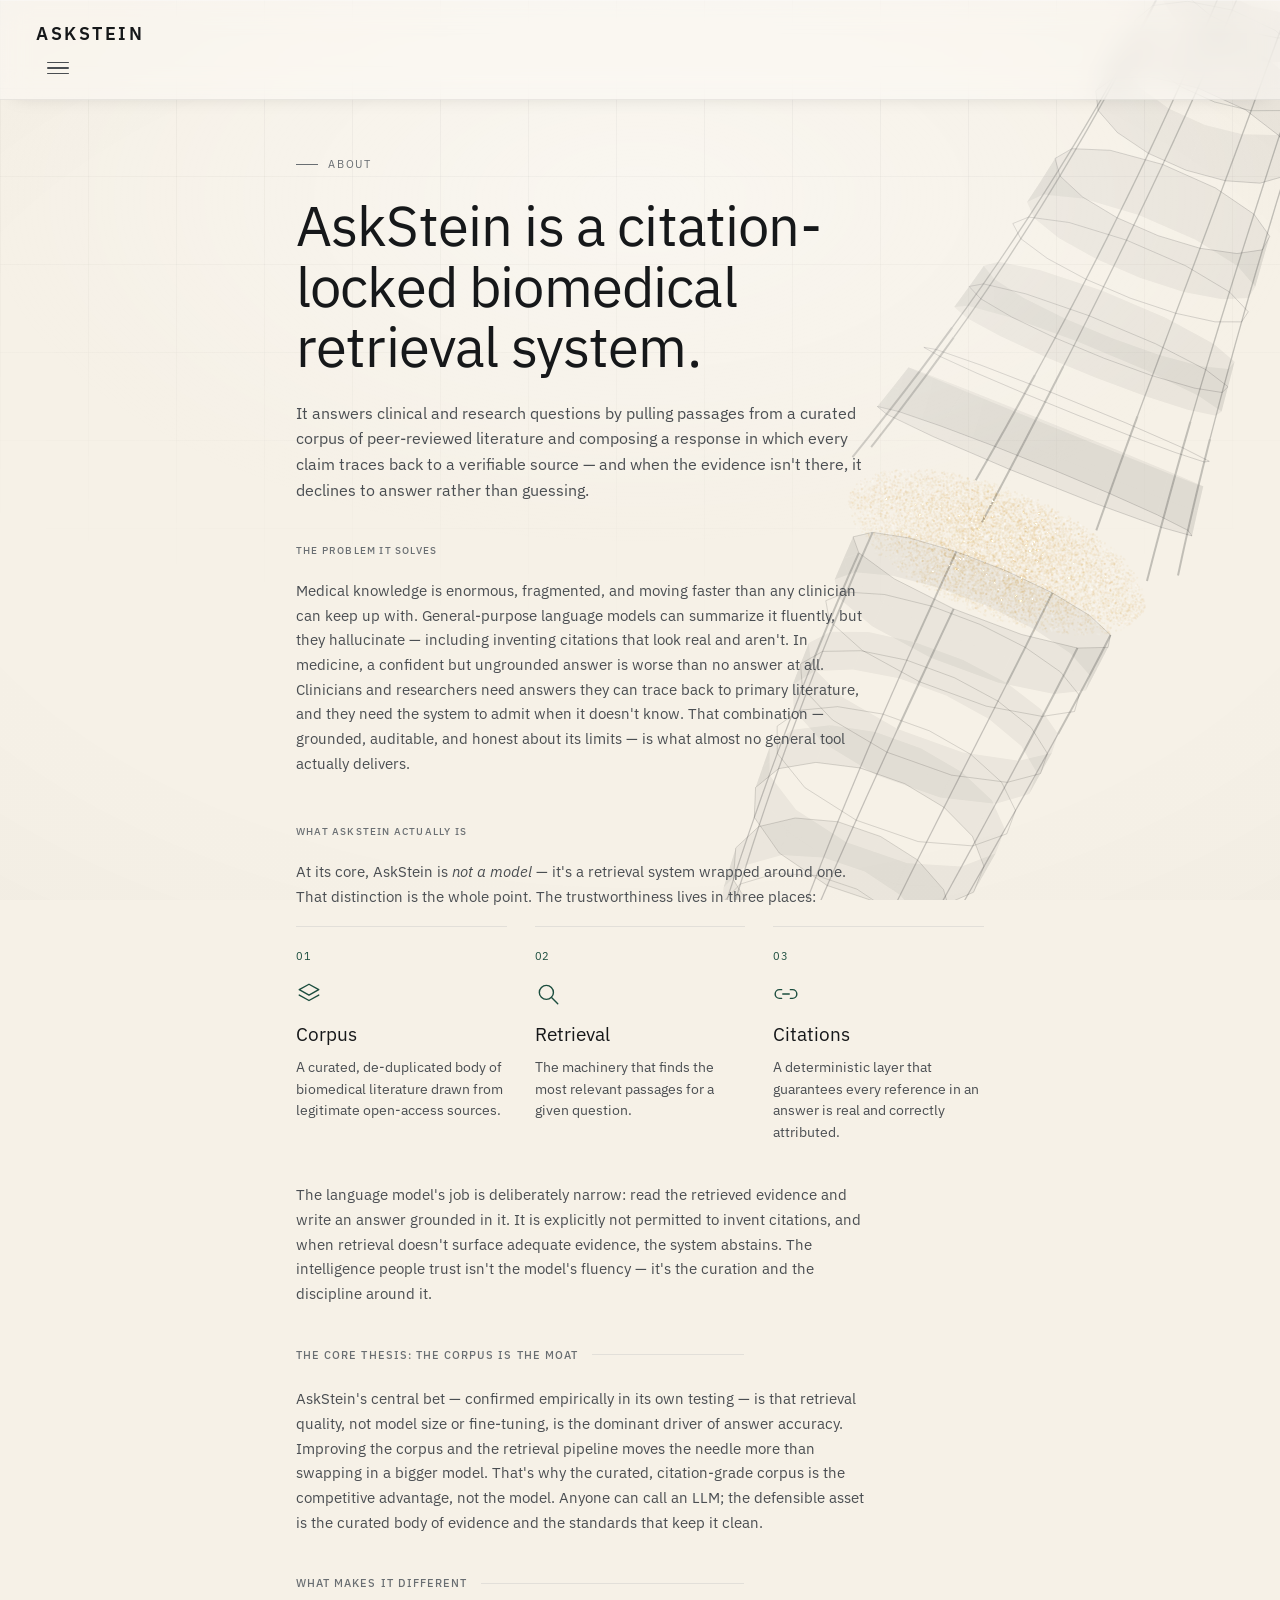
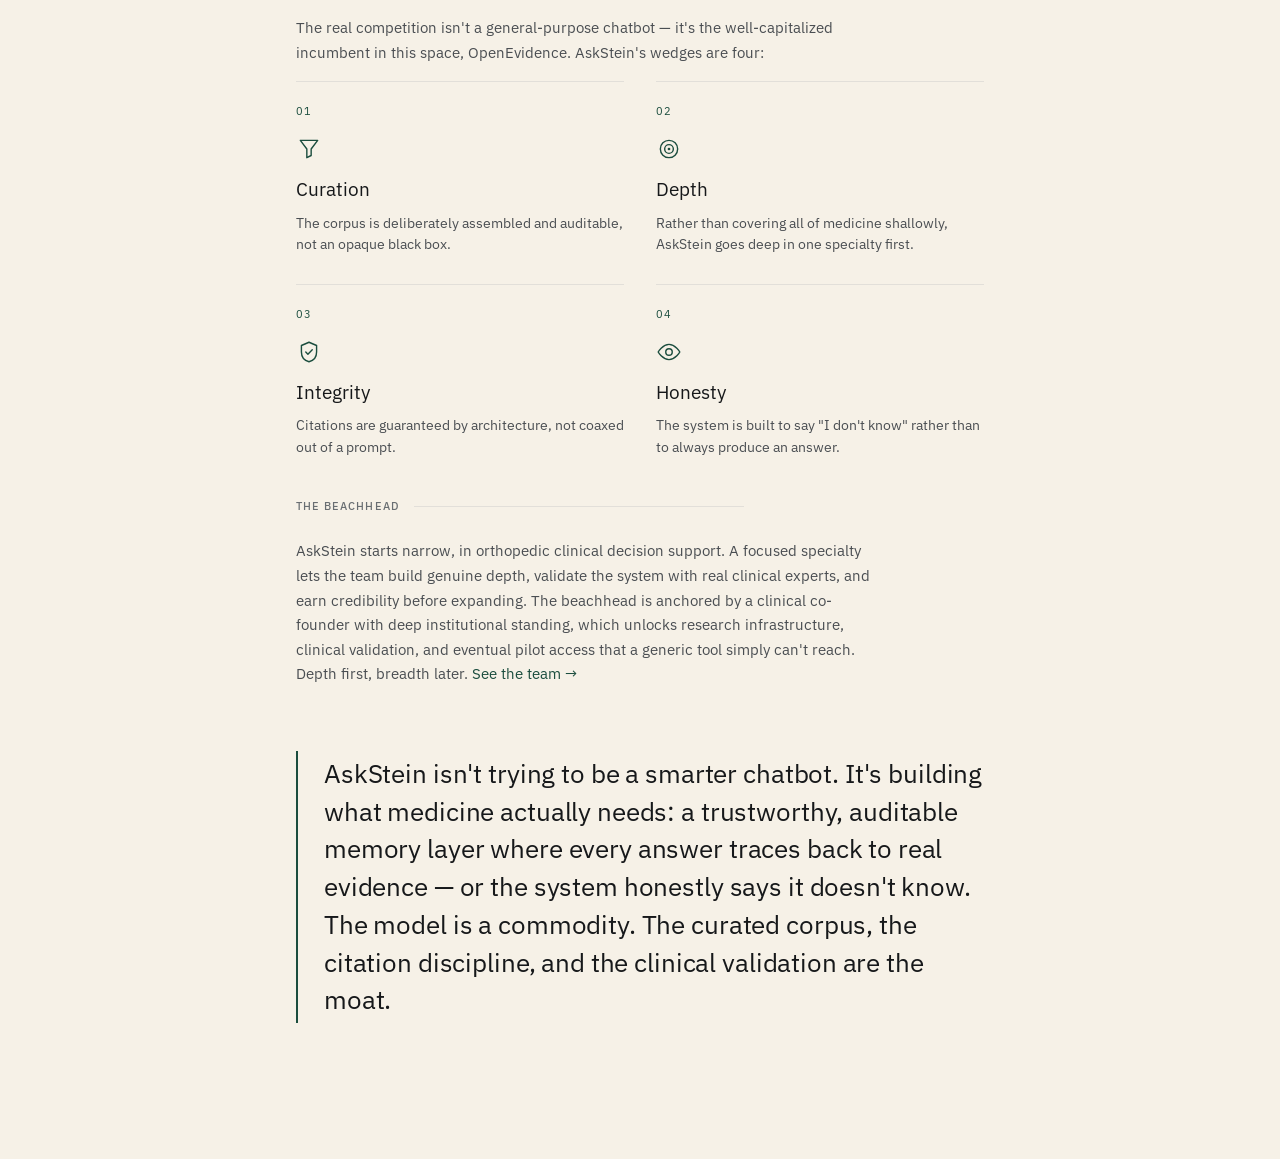
==== commit 508971d1: "Add files via upload" ====
--- a/about.html
+++ b/about.html
@@ -15,45 +15,6 @@
 <link rel="stylesheet" href="style.css">
 </head>
 <body>
-
-<div id="loader" role="status" aria-live="polite" aria-label="Loading AskStein">
-  <div class="loader-inner">
-    <div class="loader-word" aria-hidden="true">
-      <span>A</span><span>s</span><span>k</span><span>S</span><span>t</span><span>e</span><span>i</span><span>n</span>
-    </div>
-    <div class="loader-bar"><div class="loader-bar-fill" id="loaderFill"></div></div>
-  </div>
-</div>
-<script>
-(function(){
-  var loader = document.getElementById('loader');
-  var fill = document.getElementById('loaderFill');
-  var letters = loader.querySelectorAll('.loader-word span');
-  var duration = 1400;
-  var start = null;
-  document.body.style.overflow = 'hidden';
-  function tick(ts){
-    if(!start) start = ts;
-    var progress = Math.min(100, ((ts - start) / duration) * 100);
-    fill.style.width = progress + '%';
-    var step = 100 / letters.length;
-    for(var i = 0; i < letters.length; i++){
-      if(progress >= step * (i + 1) && !letters[i].classList.contains('spin')){
-        letters[i].classList.add('spin');
-      }
-    }
-    if(progress < 100){
-      requestAnimationFrame(tick);
-    }else{
-      setTimeout(function(){
-        loader.classList.add('done');
-        document.body.style.overflow = '';
-      }, 220);
-    }
-  }
-  requestAnimationFrame(tick);
-})();
-</script>
 
 <a href="#main-content" class="skip-link">Skip to main content</a>
 
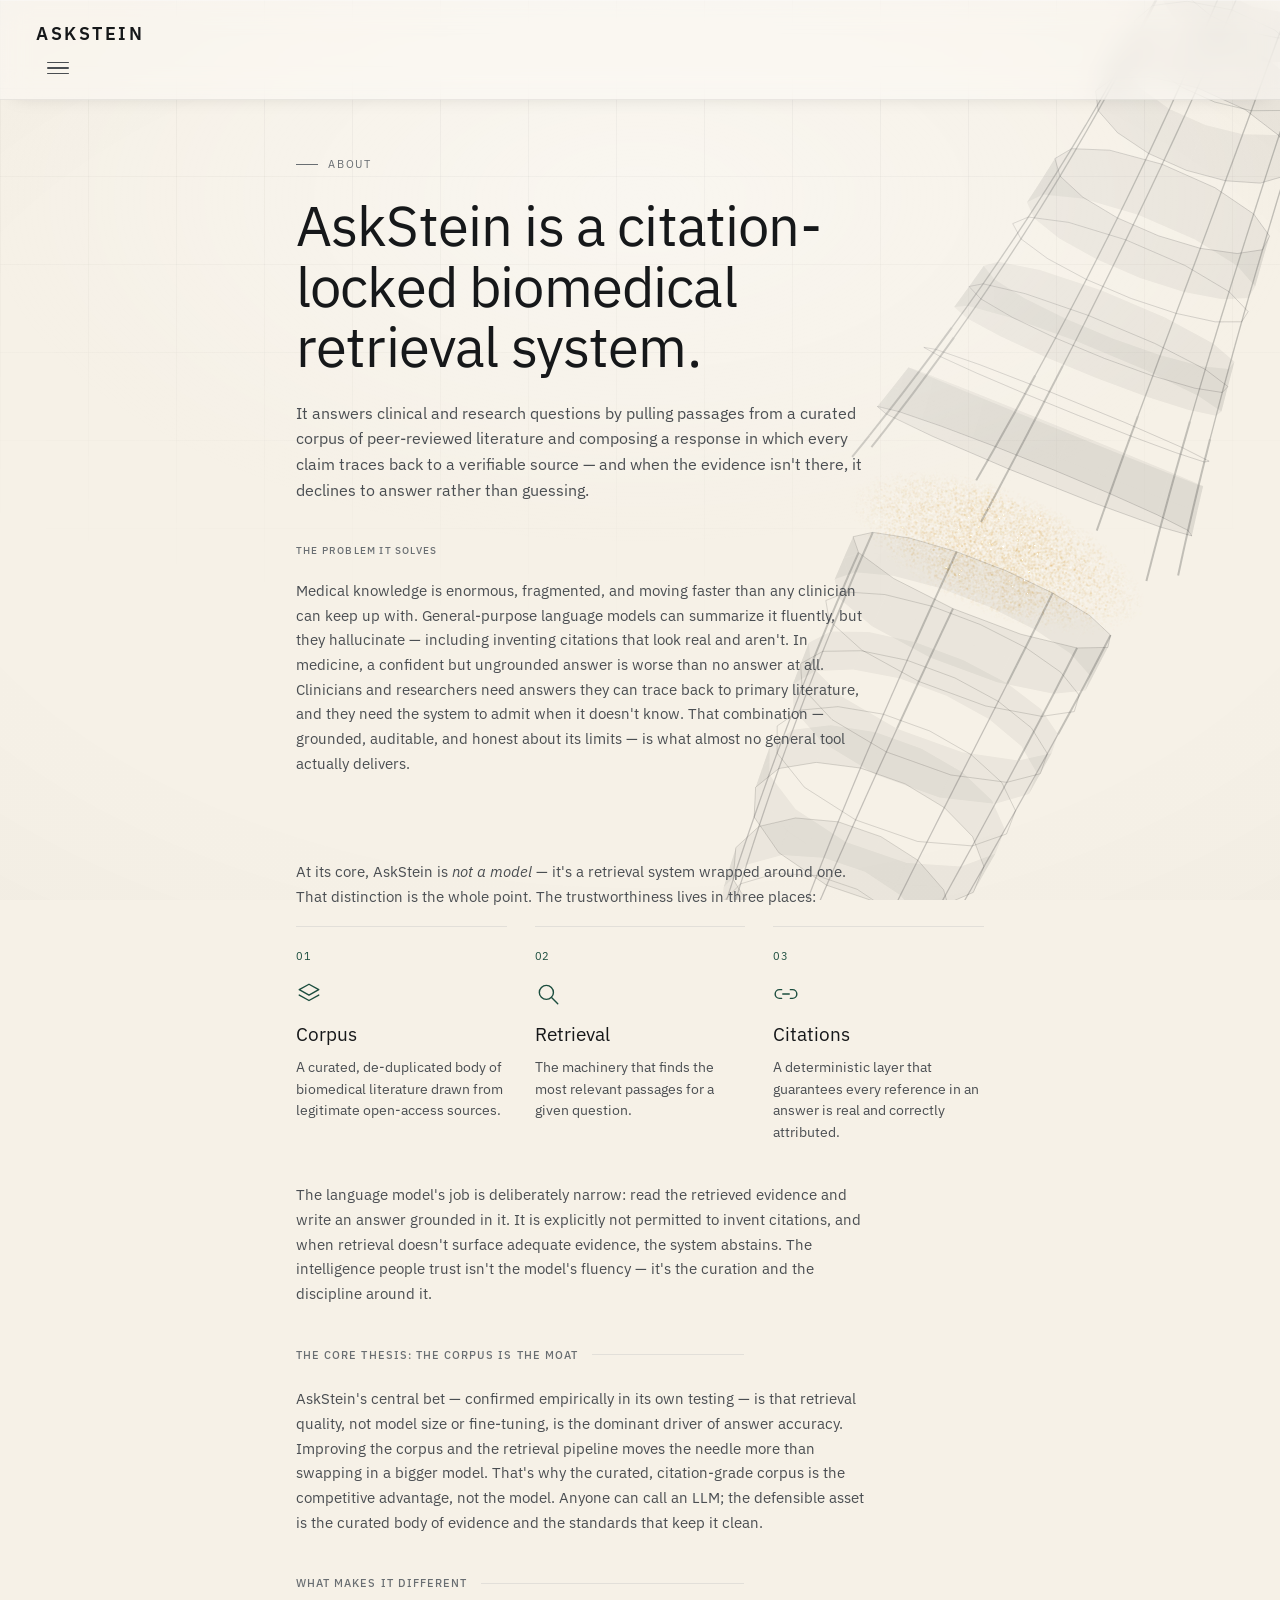
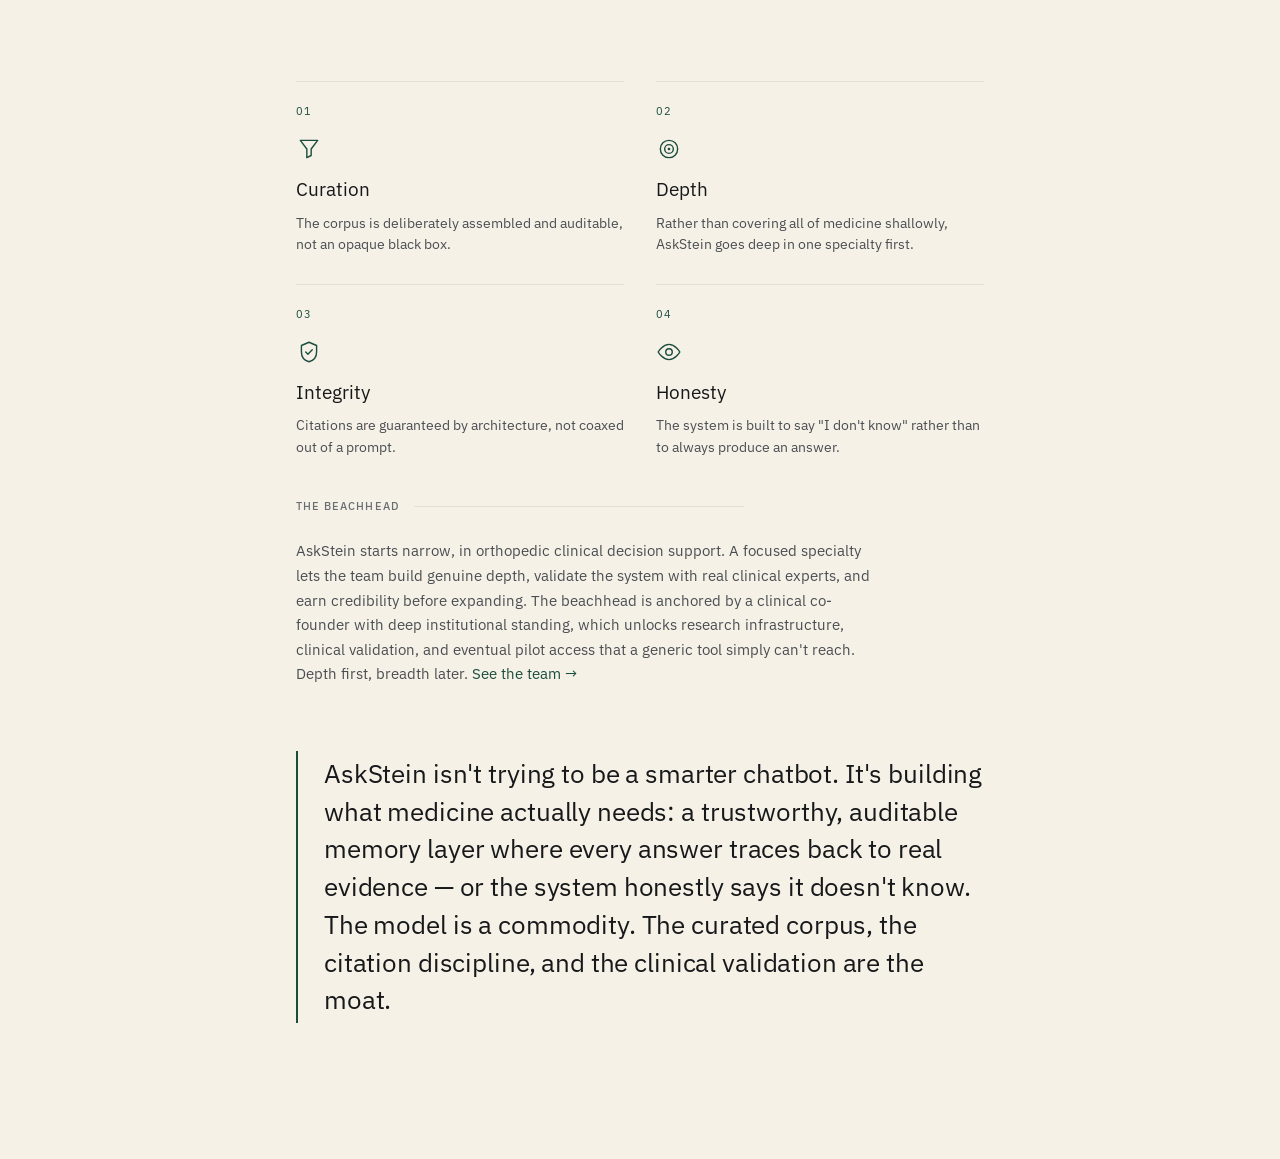
==== commit 33ca1c4f: "Refresh fixed particle cloud on all subpages" ====
--- a/about.html
+++ b/about.html
@@ -127,7 +127,7 @@
   citation discipline, and the clinical validation are the moat.</p>
 </main>
 
-<script src="field.js"></script>
+<script src="field.js?v=20261006-2"></script>
 <script src="nav.js"></script>
 </body>
 </html>
--- a/style.css
+++ b/style.css
@@ -170,9 +170,38 @@
   body.sidebar-open .page-shift,body.sidebar-open header{margin-left:0}
   #sidebar-overlay{left:0}
 }
-.page-shift,header{transition:margin-left var(--menu-dur-page) var(--menu-ease-page)}
+header{transition:margin-left var(--menu-dur-page) var(--menu-ease-page)}
+
+/* ── page-entrance fade: the destination page fades and rises in on
+   arrival (tap a nav link → new page loads → this plays), rather than
+   just appearing. Same duration/ease as the scroll-reveal system, so
+   it reads as one motion language, not a separate effect. Progressive
+   enhancement: opacity:1 by default, only hidden-then-revealed once
+   nav.js has added "js" and is actually running the reveal. */
+.page-shift{
+  transition:margin-left var(--menu-dur-page) var(--menu-ease-page),
+             opacity var(--dur-reveal) var(--ease-out),
+             transform var(--dur-reveal) var(--ease-out);
+}
+.js .page-shift{opacity:0;transform:translateY(var(--reveal-rise))}
+.js .page-shift.in{opacity:1;transform:translateY(0)}
+
+/* ── page-exit fade ("fade away"): clicking any internal link fades
+   the current page out before the browser actually navigates, so
+   leaving a page feels like the mirror image of arriving on one —
+   same easing, a quicker duration since this one's blocking the
+   click. .leaving has two classes so it outranks the plain
+   .page-shift transition above and safely overrides its duration. */
+.page-shift.leaving{
+  transition:opacity var(--dur-fast) var(--ease-out),
+             transform var(--dur-fast) var(--ease-out);
+  opacity:0;
+  transform:translateY(calc(var(--reveal-rise) * -0.4));
+}
+
 @media (prefers-reduced-motion:reduce){
   .hamburger span,#sidebar-overlay,#sidebar,.sidebar-nav a,.page-shift,header{transition:none}
+  .js .page-shift,.js .page-shift.in,.page-shift.leaving{opacity:1;transform:none}
   #sidebar{transform:none;opacity:1}
   #sidebar:not(.on){display:none}
 }
